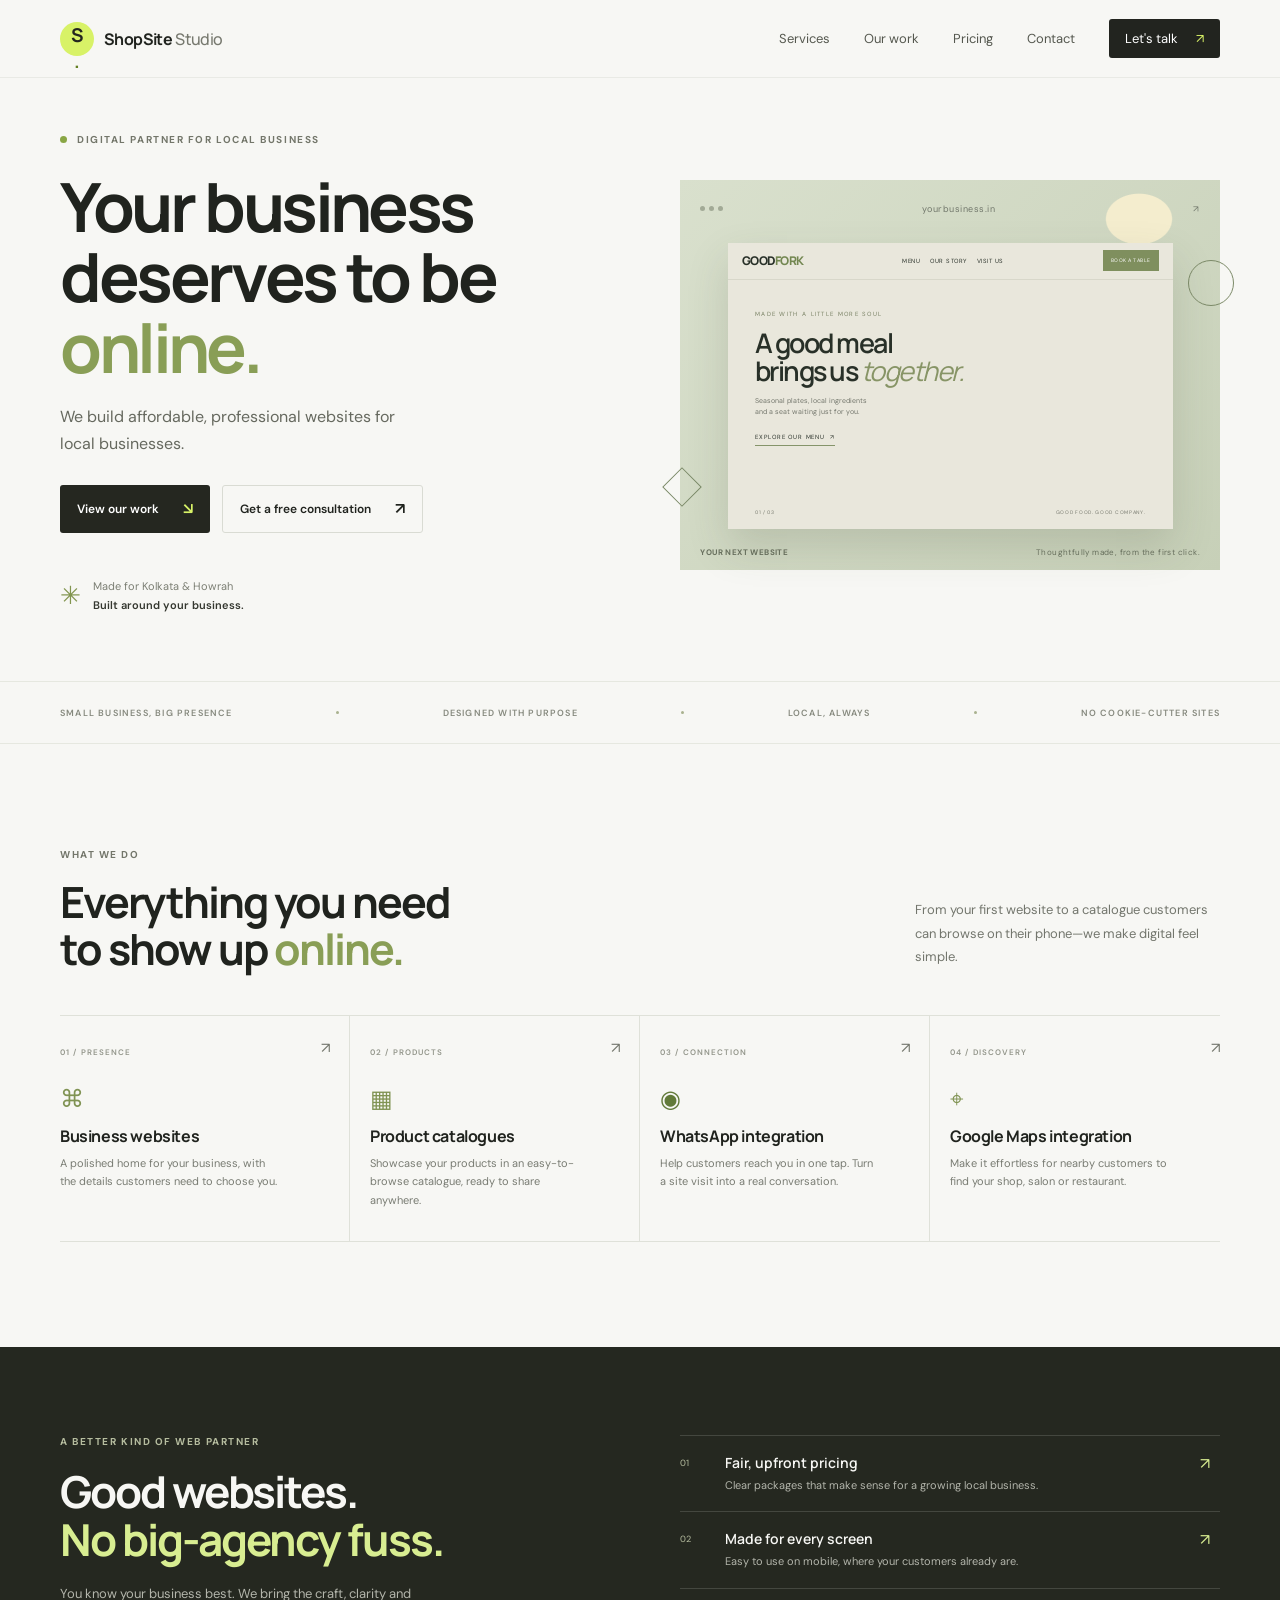
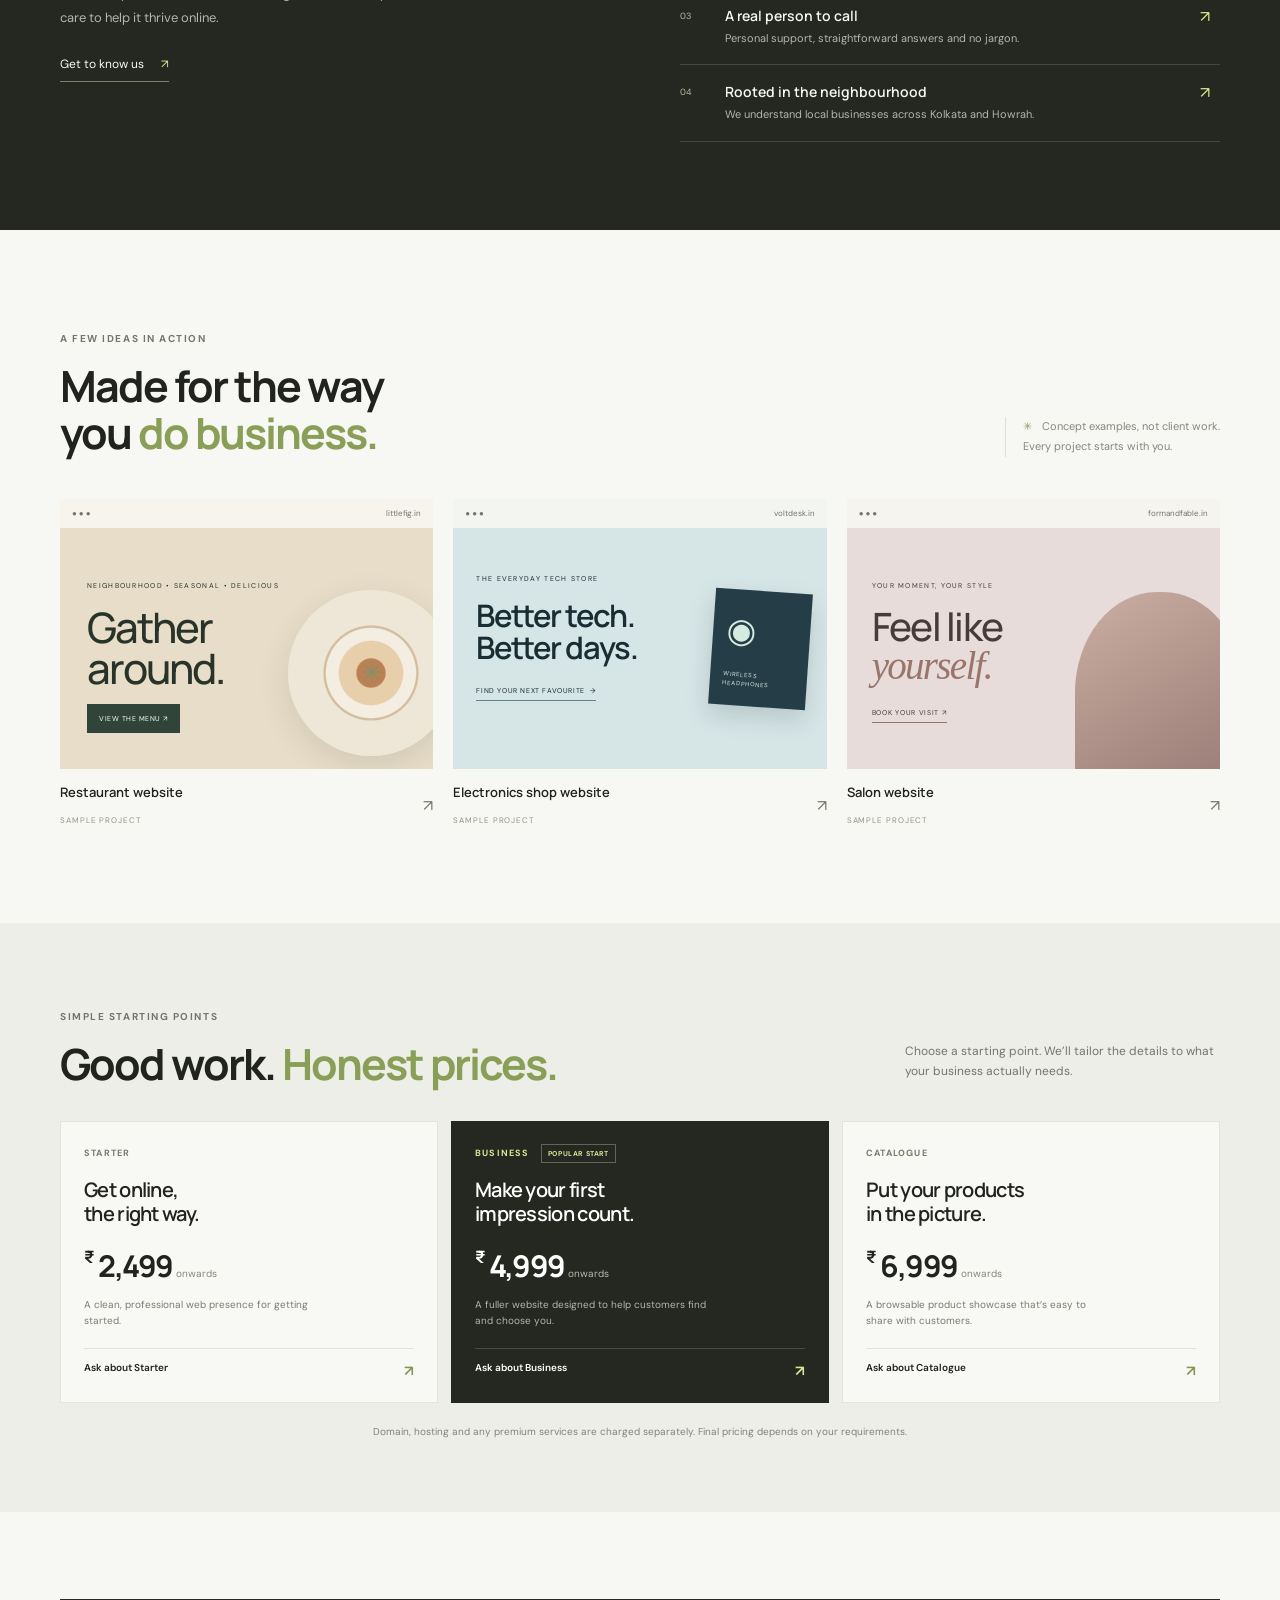
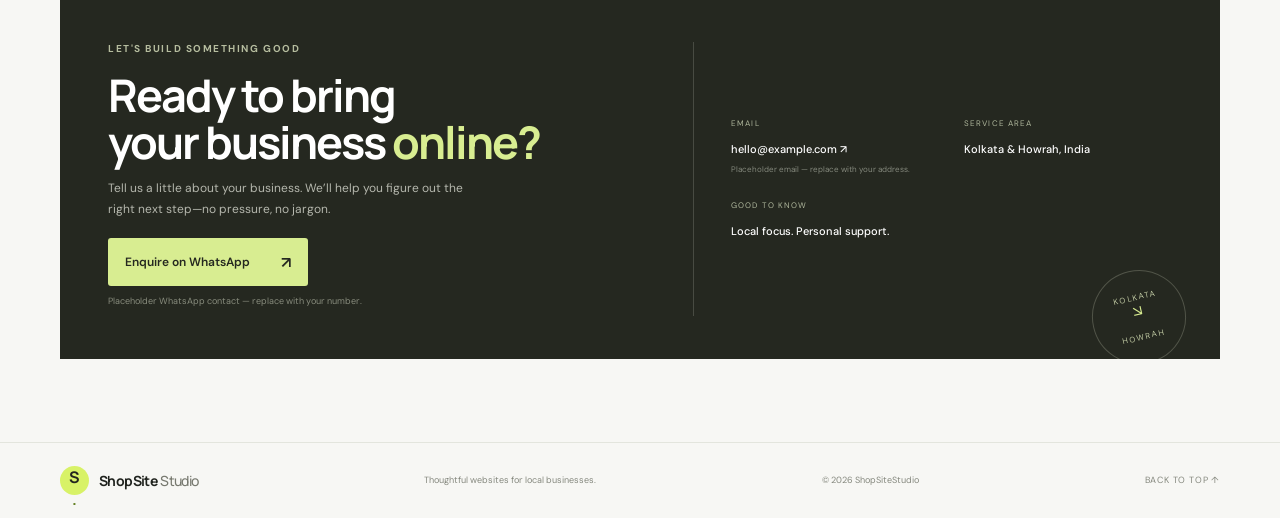
==== index.html @ 18f190c2 "Build ShopSiteStudio agency website Co-authored-by: arena-agent <297053741+arena-agent@users.noreply" ====
<!doctype html>
<html lang="en">
<head>
<meta charset="utf-8"><meta name="viewport" content="width=device-width, initial-scale=1">
<meta name="theme-color" content="#f7f7f4"><meta name="description" content="ShopSiteStudio builds affordable, professional websites for local businesses in Kolkata and Howrah.">
<title>ShopSiteStudio — Websites for local businesses</title>
<link rel="preconnect" href="https://fonts.googleapis.com"><link rel="preconnect" href="https://fonts.gstatic.com" crossorigin><link href="https://fonts.googleapis.com/css2?family=DM+Sans:wght@400;500;600;700&family=Manrope:wght@400;500;600;700;800&display=swap" rel="stylesheet"><link rel="stylesheet" href="styles.css">
</head>
<body>
<header class="header"><nav class="nav wrap" aria-label="Main navigation"><a class="brand" href="#home" aria-label="ShopSiteStudio home"><span class="brand-mark">S<span>.</span></span><span>ShopSite<span class="brand-light">Studio</span></span></a><button class="menu-toggle" aria-label="Open navigation" aria-expanded="false"><span></span><span></span></button><div class="nav-links"><a href="#services">Services</a><a href="#work">Our work</a><a href="#pricing">Pricing</a><a href="#contact">Contact</a><a class="nav-cta" href="#contact">Let's talk <span>↗</span></a></div></nav></header>
<main>
<section class="hero wrap" id="home"><div class="hero-copy"><div class="eyebrow"><i></i> DIGITAL PARTNER FOR LOCAL BUSINESS</div><h1>Your business<br>deserves to be <span>online.</span></h1><p class="hero-lead">We build affordable, professional websites for local businesses.</p><div class="hero-actions"><a class="button button-dark" href="#work">View our work <span>↘</span></a><a class="button button-line" href="#contact">Get a free consultation <span>↗</span></a></div><div class="hero-note"><span class="note-icon">✳</span><span>Made for Kolkata &amp; Howrah<br><strong>Built around your business.</strong></span></div></div>
<div class="hero-art" aria-label="A preview of a stylish local business website"><div class="art-top"><span class="window-dots"><b></b><b></b><b></b></span><span>yourbusiness.in</span><span>↗</span></div><div class="mock-site"><div class="mock-nav"><strong>GOOD<span>FORK</span></strong><div>MENU&nbsp;&nbsp;&nbsp; OUR STORY&nbsp;&nbsp;&nbsp; VISIT US</div><span class="mock-reserve">BOOK A TABLE</span></div><div class="mock-body"><div class="mock-kicker">MADE WITH A LITTLE MORE SOUL</div><div class="mock-title">A good meal<br>brings us <em>together.</em></div><div class="mock-desc">Seasonal plates, local ingredients<br>and a seat waiting just for you.</div><div class="mock-link">EXPLORE OUR MENU&nbsp; ↗</div></div><div class="mock-bottom"><span>01 / 03</span><span>GOOD FOOD. GOOD COMPANY.</span></div></div><div class="art-caption"><span>YOUR NEXT WEBSITE</span><span>Thoughtfully made, from the first click.</span></div><div class="shape shape-one"></div><div class="shape shape-two"></div></div></section>
<div class="trust-strip"><div class="wrap strip-inner"><span>SMALL BUSINESS, BIG PRESENCE</span><i></i><span>DESIGNED WITH PURPOSE</span><i></i><span>LOCAL, ALWAYS</span><i></i><span>NO COOKIE-CUTTER SITES</span></div></div>
<section class="section wrap" id="services"><div class="section-head"><div><div class="eyebrow">WHAT WE DO</div><h2>Everything you need<br>to show up <span>online.</span></h2></div><p>From your first website to a catalogue customers can browse on their phone—we make digital feel simple.</p></div><div class="services-grid"><article class="service-card"><span class="service-number">01 / PRESENCE</span><div class="service-icon">⌘</div><h3>Business websites</h3><p>A polished home for your business, with the details customers need to choose you.</p><a href="#contact" aria-label="Ask about business websites">↗</a></article><article class="service-card"><span class="service-number">02 / PRODUCTS</span><div class="service-icon">▦</div><h3>Product catalogues</h3><p>Showcase your products in an easy-to-browse catalogue, ready to share anywhere.</p><a href="#contact" aria-label="Ask about product catalogues">↗</a></article><article class="service-card"><span class="service-number">03 / CONNECTION</span><div class="service-icon whatsapp-icon">◉</div><h3>WhatsApp integration</h3><p>Help customers reach you in one tap. Turn a site visit into a real conversation.</p><a href="#contact" aria-label="Ask about WhatsApp integration">↗</a></article><article class="service-card"><span class="service-number">04 / DISCOVERY</span><div class="service-icon">⌖</div><h3>Google Maps integration</h3><p>Make it effortless for nearby customers to find your shop, salon or restaurant.</p><a href="#contact" aria-label="Ask about Maps integration">↗</a></article></div></section>
<section class="why"><div class="wrap why-layout"><div><div class="eyebrow">A BETTER KIND OF WEB PARTNER</div><h2>Good websites.<br><span>No big-agency fuss.</span></h2><p class="why-intro">You know your business best. We bring the craft, clarity and care to help it thrive online.</p><a class="text-link" href="#contact">Get to know us <span>↗</span></a></div><div class="why-list"><article><span>01</span><div><h3>Fair, upfront pricing</h3><p>Clear packages that make sense for a growing local business.</p></div><b>↗</b></article><article><span>02</span><div><h3>Made for every screen</h3><p>Easy to use on mobile, where your customers already are.</p></div><b>↗</b></article><article><span>03</span><div><h3>A real person to call</h3><p>Personal support, straightforward answers and no jargon.</p></div><b>↗</b></article><article><span>04</span><div><h3>Rooted in the neighbourhood</h3><p>We understand local businesses across Kolkata and Howrah.</p></div><b>↗</b></article></div></div></section>
<section class="section wrap portfolio" id="work"><div class="section-head"><div><div class="eyebrow">A FEW IDEAS IN ACTION</div><h2>Made for the way<br>you <span>do business.</span></h2></div><div class="sample-note"><span>✳</span> Concept examples, not client work.<br>Every project starts with you.</div></div><div class="projects"><article class="project"><div class="project-visual restaurant"><div class="project-browser"><span>● ● ●</span><span>littlefig.in</span></div><div class="restaurant-inner"><small>NEIGHBOURHOOD • SEASONAL • DELICIOUS</small><h3>Gather<br>around.</h3><span class="project-pill">VIEW THE MENU ↗</span></div><div class="plate">✳</div></div><div class="project-meta"><div><h3>Restaurant website</h3><span class="sample-label">SAMPLE PROJECT</span></div><span class="project-arrow">↗</span></div></article><article class="project"><div class="project-visual electronics"><div class="project-browser"><span>● ● ●</span><span>voltdesk.in</span></div><div class="electronics-inner"><small>THE EVERYDAY TECH STORE</small><h3>Better tech.<br>Better days.</h3><div class="tech-card">◉<span>WIRELESS<br>HEADPHONES</span></div><span class="tech-link">FIND YOUR NEXT FAVOURITE&nbsp; →</span></div></div><div class="project-meta"><div><h3>Electronics shop website</h3><span class="sample-label">SAMPLE PROJECT</span></div><span class="project-arrow">↗</span></div></article><article class="project"><div class="project-visual salon"><div class="project-browser"><span>● ● ●</span><span>formandfable.in</span></div><div class="salon-inner"><small>YOUR MOMENT, YOUR STYLE</small><h3>Feel like<br><em>yourself.</em></h3><span class="salon-cta">BOOK YOUR VISIT ↗</span></div><div class="salon-orb"></div></div><div class="project-meta"><div><h3>Salon website</h3><span class="sample-label">SAMPLE PROJECT</span></div><span class="project-arrow">↗</span></div></article></div></section>
<section class="pricing" id="pricing"><div class="wrap"><div class="pricing-head"><div><div class="eyebrow">SIMPLE STARTING POINTS</div><h2>Good work. <span>Honest prices.</span></h2></div><p>Choose a starting point. We’ll tailor the details to what your business actually needs.</p></div><div class="pricing-grid"><article class="price-card"><div class="plan-name">STARTER</div><h3>Get online,<br>the right way.</h3><div class="price"><sup>₹</sup>2,499<span> onwards</span></div><p>A clean, professional web presence for getting started.</p><a class="price-link" href="#contact">Ask about Starter <span>↗</span></a></article><article class="price-card featured"><div class="plan-name">BUSINESS <span>POPULAR START</span></div><h3>Make your first<br>impression count.</h3><div class="price"><sup>₹</sup>4,999<span> onwards</span></div><p>A fuller website designed to help customers find and choose you.</p><a class="price-link" href="#contact">Ask about Business <span>↗</span></a></article><article class="price-card"><div class="plan-name">CATALOGUE</div><h3>Put your products<br>in the picture.</h3><div class="price"><sup>₹</sup>6,999<span> onwards</span></div><p>A browsable product showcase that’s easy to share with customers.</p><a class="price-link" href="#contact">Ask about Catalogue <span>↗</span></a></article></div><p class="price-disclaimer">Domain, hosting and any premium services are charged separately. Final pricing depends on your requirements.</p></div></section>
<section class="contact wrap" id="contact"><div class="contact-card"><div class="contact-left"><div class="eyebrow">LET'S BUILD SOMETHING GOOD</div><h2>Ready to bring<br>your business <span>online?</span></h2><p>Tell us a little about your business. We’ll help you figure out the right next step—no pressure, no jargon.</p><a class="button button-light" href="https://wa.me/910000000000?text=Hi%20ShopSiteStudio%2C%20I%27m%20interested%20in%20a%20website." target="_blank" rel="noopener noreferrer">Enquire on WhatsApp <span>↗</span></a><small>Placeholder WhatsApp contact — replace with your number.</small></div><div class="contact-details"><div class="detail"><span>EMAIL</span><a href="mailto:hello@example.com">hello@example.com ↗</a><small>Placeholder email — replace with your address.</small></div><div class="detail"><span>SERVICE AREA</span><strong>Kolkata &amp; Howrah, India</strong></div><div class="detail"><span>GOOD TO KNOW</span><strong>Local focus. Personal support.</strong></div><div class="contact-stamp">KOLKATA<br><span>↘</span><br>HOWRAH</div></div></div></section>
</main><footer class="footer"><div class="wrap footer-inner"><a class="brand" href="#home"><span class="brand-mark">S<span>.</span></span><span>ShopSite<span class="brand-light">Studio</span></span></a><span>Thoughtful websites for local businesses.</span><span>© <span id="year"></span> ShopSiteStudio</span><a href="#home" class="back-top">BACK TO TOP ↑</a></div></footer><script src="script.js"></script>
</body></html>
---- styles.css ----
*{box-sizing:border-box}html{scroll-behavior:smooth;scroll-padding-top:82px}body{margin:0;background:#f7f7f4;color:#20231e;font-family:'DM Sans',sans-serif;-webkit-font-smoothing:antialiased}a{color:inherit;text-decoration:none}.wrap{width:min(1160px,calc(100% - 56px));margin:0 auto}.header{height:78px;border-bottom:1px solid #e9eae5;background:#f7f7f4;position:sticky;top:0;z-index:10}.nav{height:100%;display:flex;align-items:center;justify-content:space-between}.brand{display:flex;align-items:center;gap:10px;font:700 16px Manrope,sans-serif;letter-spacing:-.6px}.brand-mark{display:grid;place-items:center;background:#d8f267;width:34px;height:34px;border-radius:50%;font-size:19px;color:#23251f}.brand-mark span{color:#648023}.brand-light{font-weight:500;color:#77796f;margin-left:3px}.nav-links{display:flex;align-items:center;gap:34px;font-size:13px;color:#55584f}.nav-links a:hover{color:#111}.nav-links .nav-cta{padding:11px 16px;background:#22241f;border-radius:3px;color:white}.nav-cta span{padding-left:15px;color:#d8f267}.menu-toggle{display:none}.hero{min-height:603px;display:grid;grid-template-columns:1.04fr .96fr;align-items:center;gap:36px;padding-top:40px;padding-bottom:50px}.eyebrow{font-size:10px;letter-spacing:1.55px;font-weight:700;color:#73766a}.hero .eyebrow{display:flex;align-items:center;gap:10px}.hero .eyebrow i{width:7px;height:7px;border-radius:50%;background:#89a644}.hero h1,.section h2,.why h2,.pricing h2,.contact h2{font:700 clamp(43px,5.3vw,68px)/1.04 Manrope,sans-serif;letter-spacing:-3.4px;margin:25px 0 20px}.hero h1 span,.section h2 span,.why h2 span,.pricing h2 span,.contact h2 span{color:#899e56}.hero-lead{font-size:16px;line-height:1.7;color:#66695f;max-width:370px;margin:0}.hero-actions{display:flex;gap:12px;margin-top:28px;flex-wrap:wrap}.button{height:48px;padding:0 17px;display:inline-flex;align-items:center;justify-content:space-between;gap:24px;font-size:12px;font-weight:600;border-radius:3px;transition:transform .2s,background .2s}.button:hover{transform:translateY(-2px)}.button-dark{background:#252720;color:#fff}.button-dark span{color:#d8f267;font-size:16px}.button-line{border:1px solid #d9dbd3}.button-line span{font-size:16px}.hero-note{display:flex;align-items:center;gap:12px;margin-top:42px;font-size:11px;line-height:1.65;color:#7c7f74}.hero-note strong{color:#34372f;font-weight:600}.note-icon{font-size:25px;color:#82954f}.hero-art{height:390px;position:relative;background:#dce1ce;padding:18px 20px 13px;display:flex;flex-direction:column;justify-content:space-between;isolation:isolate}.hero-art:before{content:'';position:absolute;inset:0;background:radial-gradient(ellipse at 85% 10%,#f4edce 0 5%,transparent 5.2%),linear-gradient(135deg,#d9e0cd,#c7d0b8);z-index:-1}.art-top{height:22px;display:flex;justify-content:space-between;align-items:center;font-size:9px;color:#71776b;letter-spacing:.5px}.window-dots{display:flex;gap:4px}.window-dots b{width:5px;height:5px;border-radius:50%;background:#a2aa96}.mock-site{position:relative;margin:5px auto 0;background:#e9e7dc;width:89%;height:286px;box-shadow:0 18px 38px #47503c2b;overflow:hidden;color:#283028}.mock-nav{height:37px;padding:0 14px;border-bottom:1px solid #d8d7ca;display:flex;align-items:center;justify-content:space-between;font-size:6px;letter-spacing:.5px}.mock-nav strong{font:800 12px Manrope;letter-spacing:-.7px}.mock-nav strong span{color:#738751}.mock-reserve{background:#7f8f5e;color:white;padding:7px 8px;font-size:5px}.mock-body{padding:30px 27px}.mock-kicker{font-size:6px;letter-spacing:1.3px;color:#788063}.mock-title{font:600 27px/1.05 Manrope;letter-spacing:-1.5px;margin-top:11px}.mock-title em{font-weight:400;color:#879466}.mock-desc{font-size:7px;line-height:1.6;color:#73766c;margin-top:10px}.mock-link{font-size:6px;letter-spacing:.8px;margin-top:15px;border-bottom:1px solid #85946a;width:max-content;padding-bottom:4px}.mock-bottom{position:absolute;bottom:13px;left:27px;right:27px;display:flex;justify-content:space-between;font-size:5px;letter-spacing:.7px;color:#77796e}.art-caption{display:flex;justify-content:space-between;font-size:8px;letter-spacing:.4px;color:#68705e}.art-caption span:first-child{font-weight:700}.shape{position:absolute;z-index:-1;border:1px solid #7c8a68}.shape-one{width:46px;height:46px;border-radius:50%;right:-14px;top:80px}.shape-two{width:28px;height:28px;left:-12px;bottom:69px;transform:rotate(45deg)}.trust-strip{border-top:1px solid #e6e8e0;border-bottom:1px solid #e6e8e0}.strip-inner{height:61px;display:flex;align-items:center;justify-content:space-between;color:#86897e;font-size:9px;letter-spacing:1.2px;font-weight:600}.strip-inner i{height:3px;width:3px;border-radius:50%;background:#a9b18e}.section{padding-top:104px;padding-bottom:105px}.section-head{display:flex;align-items:flex-end;justify-content:space-between;margin-bottom:42px}.section h2,.why h2,.pricing h2{font-size:43px;letter-spacing:-2px;line-height:1.1;margin:17px 0 0}.section-head>p{max-width:305px;color:#73766d;font-size:13px;line-height:1.8;margin:0 0 4px}.services-grid{display:grid;grid-template-columns:repeat(4,1fr);border-top:1px solid #dfe1d9;border-bottom:1px solid #dfe1d9}.service-card{min-height:225px;padding:23px 20px 20px 0;position:relative;border-right:1px solid #dfe1d9}.service-card:not(:first-child){padding-left:20px}.service-card:last-child{border:0}.service-number{font-size:8px;letter-spacing:1.1px;color:#93968b;font-weight:600}.service-icon{font-size:24px;color:#809353;margin-top:23px;height:30px}.whatsapp-icon{color:#627a39}.service-card h3{font:700 16px Manrope;letter-spacing:-.4px;margin:12px 0 7px}.service-card p{font-size:11px;line-height:1.7;color:#797c73;max-width:220px;margin:0}.service-card>a{position:absolute;right:19px;top:22px;font-size:15px;color:#73766c}.service-card:last-child>a{right:0}.why{background:#252820;color:#f7f7f4;padding:88px 0}.why-layout{display:grid;grid-template-columns:1fr 1fr;gap:80px}.why .eyebrow{color:#b6bd9f}.why h2{font-size:44px;margin-top:19px}.why h2 span{color:#d8ed91}.why-intro{max-width:355px;color:#b3b5ab;font-size:13px;line-height:1.8;margin:19px 0 23px}.text-link{font-size:12px;border-bottom:1px solid #7a806c;padding-bottom:9px}.text-link span{color:#d8ed91;margin-left:14px}.why-list article{display:grid;grid-template-columns:32px 1fr 20px;gap:13px;padding:17px 0;border-bottom:1px solid #44473f}.why-list article:first-child{border-top:1px solid #44473f}.why-list article>span{font-size:9px;color:#b6bd9f;padding-top:4px}.why-list h3{font:600 14px Manrope;margin:0 0 5px}.why-list p{font-size:11px;color:#b3b5ab;margin:0;line-height:1.6}.why-list article>b{font-weight:400;color:#d8ed91}.portfolio{padding-top:102px;padding-bottom:95px}.sample-note{font-size:11px;line-height:1.8;color:#85887e;border-left:1px solid #dcdfd6;padding-left:17px}.sample-note span{color:#8a9a5e;margin-right:7px}.projects{display:grid;grid-template-columns:repeat(3,1fr);gap:20px}.project-visual{height:270px;position:relative;overflow:hidden}.project-browser{height:29px;background:#f9f8f3dd;display:flex;align-items:center;justify-content:space-between;padding:0 12px;font-size:8px;color:#73766e;position:relative;z-index:2}.restaurant{background:#e7ddc8;color:#283429}.restaurant-inner{position:absolute;left:27px;top:73px}.restaurant-inner small,.electronics-inner small,.salon-inner small{font-size:7px;letter-spacing:1.3px}.restaurant-inner h3{font:500 42px/.99 Manrope;letter-spacing:-2px;margin:14px 0}.project-pill{display:inline-block;background:#314439;color:#fff;padding:10px 12px;font-size:7px;letter-spacing:.5px}.plate{position:absolute;right:-21px;bottom:13px;width:166px;height:166px;border-radius:50%;background:radial-gradient(circle,#bd8054 0 12%,#e7cfac 13% 27%,#f4eee2 28% 38%,#d2bd9d 39% 40%,#eee7d7 41%);display:grid;place-items:center;color:#869167;font-size:30px;box-shadow:0 10px 30px #58564325}.electronics{background:#d6e5e6;color:#192d35}.electronics-inner{padding:37px 23px}.electronics-inner h3{font:600 31px/1.05 Manrope;letter-spacing:-1.3px;margin:13px 0}.tech-card{position:absolute;right:18px;top:92px;background:#253d47;color:#d6ebdf;width:97px;height:116px;padding:18px 13px;font-size:34px;display:flex;flex-direction:column;justify-content:space-between;transform:rotate(4deg);box-shadow:0 10px 24px #18323a29}.tech-card span{font-size:6px;line-height:1.4;letter-spacing:.8px}.tech-link{font-size:7px;letter-spacing:.6px;border-bottom:1px solid #65838a;padding-bottom:5px}.salon{background:#e7dcd9;color:#473b38}.salon-inner{position:absolute;top:73px;left:25px;z-index:1}.salon-inner h3{font:500 39px/.98 Manrope;letter-spacing:-1.7px;margin:14px 0}.salon-inner em{font-family:Georgia,serif;font-weight:400;color:#9a756c}.salon-cta{font-size:7px;letter-spacing:.7px;border-bottom:1px solid #9a756c;padding-bottom:5px}.salon-orb{position:absolute;right:-25px;bottom:-33px;width:170px;height:210px;border-radius:48% 48% 0 0;background:linear-gradient(150deg,#c3a394,#805f59);opacity:.8}.project-meta{display:flex;justify-content:space-between;align-items:center;padding-top:14px}.project-meta h3{font:600 13px Manrope;margin:0 0 6px}.sample-label{font-size:8px;letter-spacing:.9px;color:#929588}.project-arrow{font-size:16px;color:#74776b}.pricing{background:#edeee8;padding:87px 0 74px}.pricing-head{display:flex;align-items:flex-end;justify-content:space-between;margin-bottom:34px}.pricing h2{margin-top:17px}.pricing-head>p{font-size:12px;line-height:1.7;color:#73766d;max-width:315px;margin:0 0 5px}.pricing-grid{display:grid;grid-template-columns:repeat(3,1fr);gap:13px}.price-card{background:#f8f8f5;padding:25px 23px 21px;min-height:250px;display:flex;flex-direction:column;border:1px solid #e3e5dd}.price-card.featured{background:#252820;color:#fff;border-color:#252820}.plan-name{font-size:9px;letter-spacing:1.2px;font-weight:700;color:#777b6d}.featured .plan-name{color:#d6e998}.plan-name span{font-size:7px;letter-spacing:.6px;margin-left:8px;padding:4px 6px;border:1px solid #606653;color:#d6e998}.price-card h3{font:600 20px/1.2 Manrope;letter-spacing:-.7px;margin:19px 0}.price{font:700 30px Manrope;letter-spacing:-1.5px}.price sup{font-size:17px;vertical-align:top;margin:3px 3px 0 0;letter-spacing:0}.price span{font:400 10px 'DM Sans';letter-spacing:0;color:#85887e}.featured .price span{color:#b7baaf}.price-card>p{font-size:10px;line-height:1.6;color:#797c73;margin:11px 0 19px;max-width:245px}.featured>p{color:#b3b5ab}.price-link{border-top:1px solid #e1e3db;padding-top:12px;font-size:10px;font-weight:600;margin-top:auto;display:flex;justify-content:space-between}.featured .price-link{border-color:#484b42}.price-link span{font-size:15px;color:#85964f}.featured .price-link span{color:#d6e998}.price-disclaimer{text-align:center;color:#81847a;font-size:10px;margin:22px 0 0}.contact{padding-top:87px;padding-bottom:83px}.contact-card{background:#252820;color:#fff;min-height:360px;display:grid;grid-template-columns:1.1fr .9fr;padding:43px 48px;position:relative;overflow:hidden}.contact-left{position:relative;z-index:1}.contact .eyebrow{color:#b6bd9f}.contact h2{font-size:45px;letter-spacing:-2px;margin:17px 0 13px}.contact h2 span{color:#d8ed91}.contact-left>p{font-size:12px;line-height:1.7;color:#b5b7ad;max-width:370px;margin:0 0 19px}.button-light{background:#d8ed91;color:#252820;min-width:200px}.button-light span{font-size:16px}.contact-left>small{display:block;color:#888c7d;font-size:9px;margin-top:9px}.contact-details{border-left:1px solid #484b42;padding-left:37px;display:grid;grid-template-columns:1fr 1fr;gap:25px;align-content:center;position:relative}.detail>span{display:block;color:#aeb69b;font-size:8px;letter-spacing:1.1px;margin-bottom:9px}.detail strong,.detail a{font-size:11px;font-weight:500}.detail small{display:block;color:#85897d;font-size:8px;margin-top:6px;line-height:1.4}.contact-stamp{position:absolute;right:-14px;bottom:-48px;border:1px solid #515448;border-radius:50%;width:94px;height:94px;display:flex;align-items:center;justify-content:center;flex-direction:column;color:#bcc59f;font-size:8px;line-height:1.3;letter-spacing:1.5px;text-align:center;transform:rotate(-13deg)}.contact-stamp span{color:#d8ed91;font-size:15px}.footer{border-top:1px solid #e3e5dd}.footer-inner{min-height:75px;display:flex;align-items:center;justify-content:space-between}.footer-inner>span,.back-top{font-size:9px;color:#85887e}.back-top{letter-spacing:.8px}.footer .brand{font-size:14px}.footer .brand-mark{width:29px;height:29px;font-size:16px}
@media(max-width:850px){.wrap{width:min(100% - 42px,700px)}.hero{gap:20px;min-height:560px}.hero h1{font-size:54px}.hero-art{height:340px;padding:15px}.mock-site{height:247px}.mock-body{padding:24px 20px}.mock-title{font-size:23px}.mock-bottom{left:20px;right:20px}.section{padding-top:78px;padding-bottom:78px}.services-grid{grid-template-columns:repeat(2,1fr)}.service-card:nth-child(2){border-right:0}.service-card:nth-child(3){border-top:1px solid #dfe1d9;padding-left:0}.service-card:nth-child(4){border-top:1px solid #dfe1d9}.why-layout{gap:35px}.projects{gap:12px}.project-visual{height:225px}.restaurant-inner{left:17px}.restaurant-inner h3{font-size:34px}.plate{width:130px;height:130px}.electronics-inner{padding:30px 14px}.electronics-inner h3{font-size:26px}.tech-card{right:10px;width:80px;height:100px}.salon-inner{left:17px}.salon-inner h3{font-size:34px}.contact-card{padding:35px 29px;grid-template-columns:1fr .9fr}.contact-details{padding-left:23px}}
@media(max-width:620px){html{scroll-padding-top:65px}.wrap{width:calc(100% - 38px)}.header{height:65px}.brand{font-size:15px}.menu-toggle{display:flex;border:0;background:transparent;width:36px;height:36px;flex-direction:column;justify-content:center;gap:5px;padding:7px}.menu-toggle span{width:19px;height:1px;background:#262821}.nav-links{display:none;position:absolute;top:64px;left:0;right:0;padding:20px 19px 24px;background:#f7f7f4;border-bottom:1px solid #e3e5dd;flex-direction:column;align-items:stretch;gap:0}.nav-links.open{display:flex}.nav-links>a:not(.nav-cta){padding:13px 0;border-bottom:1px solid #e6e8e0}.nav-links .nav-cta{margin-top:14px;text-align:center}.hero{grid-template-columns:1fr;padding-top:55px;padding-bottom:48px;gap:35px}.hero h1{font-size:clamp(46px,12vw,61px);letter-spacing:-2.8px;margin-top:20px}.hero-lead{font-size:15px}.hero-actions{gap:9px}.button{padding:0 13px;gap:13px;font-size:11px}.hero-note{margin-top:25px}.hero-art{height:315px;margin:0 5px}.mock-site{height:225px;width:91%}.mock-body{padding:22px 17px}.mock-title{font-size:22px}.trust-strip{overflow:hidden}.strip-inner{width:max-content;gap:23px;height:52px;padding:0 19px}.strip-inner span{font-size:8px}.section{padding-top:69px;padding-bottom:70px}.section-head{display:block;margin-bottom:28px}.section h2,.why h2,.pricing h2{font-size:37px;letter-spacing:-1.7px}.section-head>p{margin-top:17px;font-size:12px}.services-grid{grid-template-columns:1fr 1fr}.service-card{padding:18px 12px 20px 0;min-height:215px}.service-card:not(:first-child){padding-left:12px}.service-card:nth-child(3){padding-left:0}.service-card h3{font-size:14px}.service-card p{font-size:10px}.service-card>a{right:11px;top:17px}.service-card:last-child>a{right:0}.service-number{font-size:7px}.why{padding:68px 0}.why-layout{grid-template-columns:1fr;gap:34px}.why h2{font-size:39px}.why-intro{font-size:12px;margin:16px 0}.why-list h3{font-size:13px}.portfolio{padding-top:70px;padding-bottom:70px}.sample-note{margin-top:18px;font-size:10px}.projects{grid-template-columns:1fr;gap:23px}.project-visual{height:260px}.restaurant-inner{left:25px}.restaurant-inner h3{font-size:42px}.plate{width:155px;height:155px;right:-12px}.electronics-inner{padding:38px 23px}.electronics-inner h3{font-size:31px}.tech-card{right:22px;width:92px;height:112px}.salon-inner{left:25px}.salon-inner h3{font-size:40px}.pricing{padding:67px 0 59px}.pricing-head{display:block;margin-bottom:25px}.pricing-head>p{margin-top:15px}.pricing-grid{grid-template-columns:1fr;gap:10px}.price-card{min-height:225px;padding:23px}.price-card h3{margin:14px 0}.price-disclaimer{font-size:9px;line-height:1.6}.contact{padding-top:60px;padding-bottom:59px}.contact-card{grid-template-columns:1fr;padding:31px 23px;gap:31px}.contact h2{font-size:39px}.contact-left>p{font-size:11px}.contact-details{border-left:0;border-top:1px solid #484b42;padding:24px 0 4px;gap:22px}.contact-stamp{right:-12px;bottom:-38px;width:72px;height:72px;font-size:7px}.footer-inner{padding:17px 0;min-height:90px;display:grid;grid-template-columns:1fr auto;gap:11px}.footer-inner>span{grid-column:1}.footer-inner>span:nth-of-type(2){grid-column:2;grid-row:1}.back-top{grid-column:2;grid-row:2}.footer .brand{grid-column:1;grid-row:1}.footer-inner>span:first-of-type{grid-row:2}.footer-inner>span:nth-of-type(2){font-size:8px}}
@media(prefers-reduced-motion:reduce){html{scroll-behavior:auto}*,*:before,*:after{transition:none!important}}
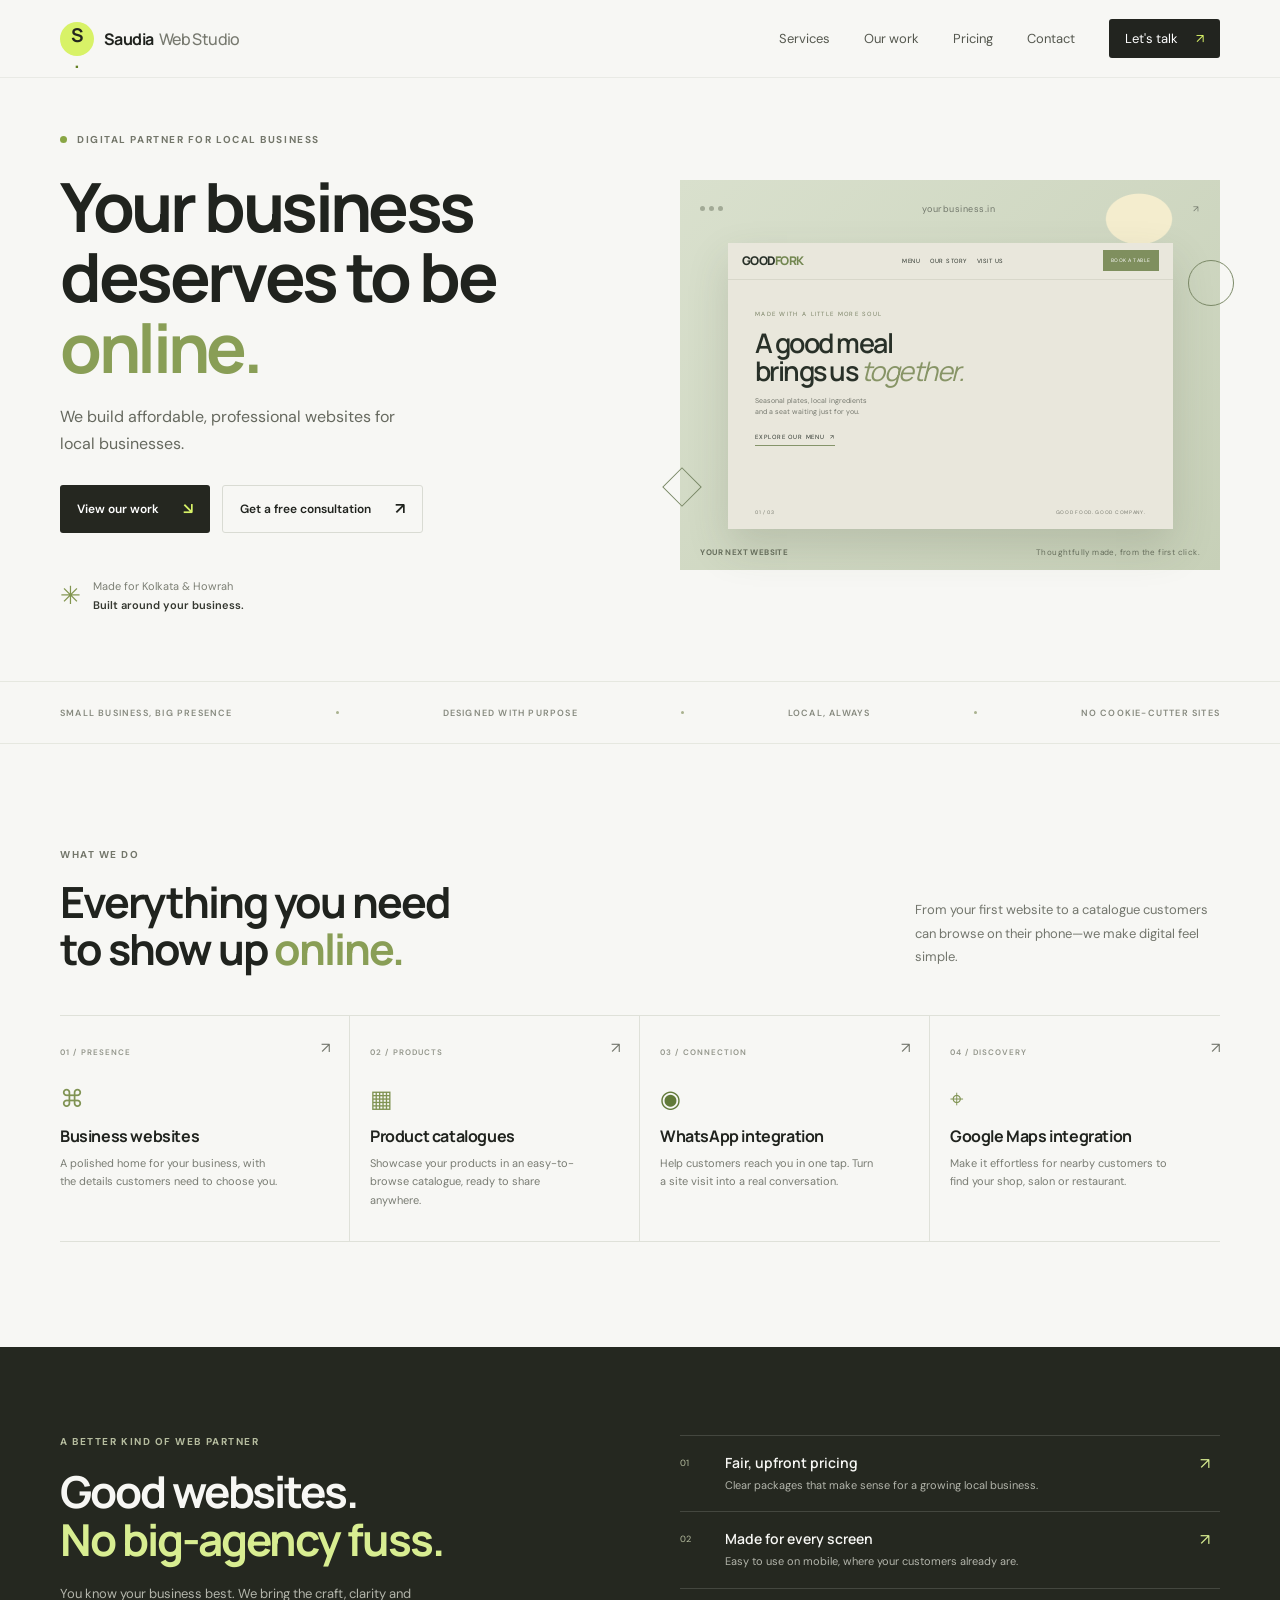
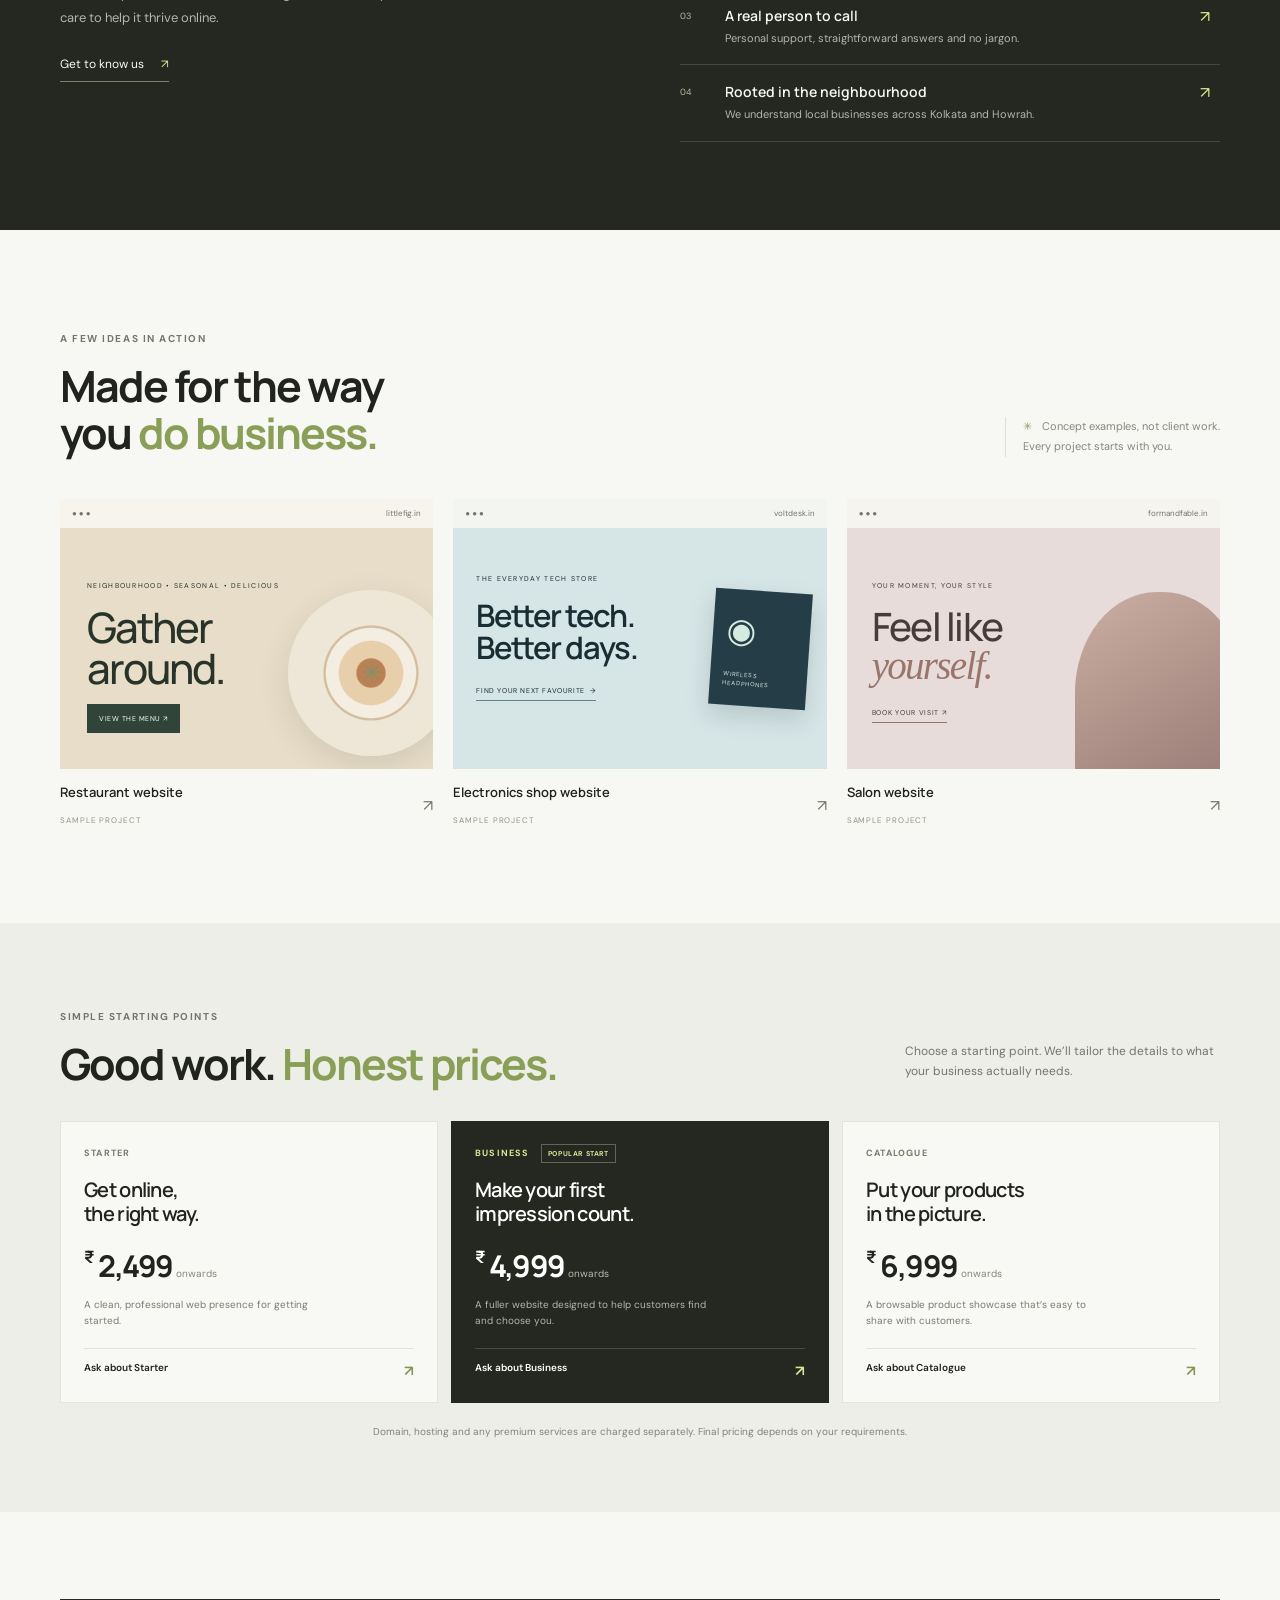
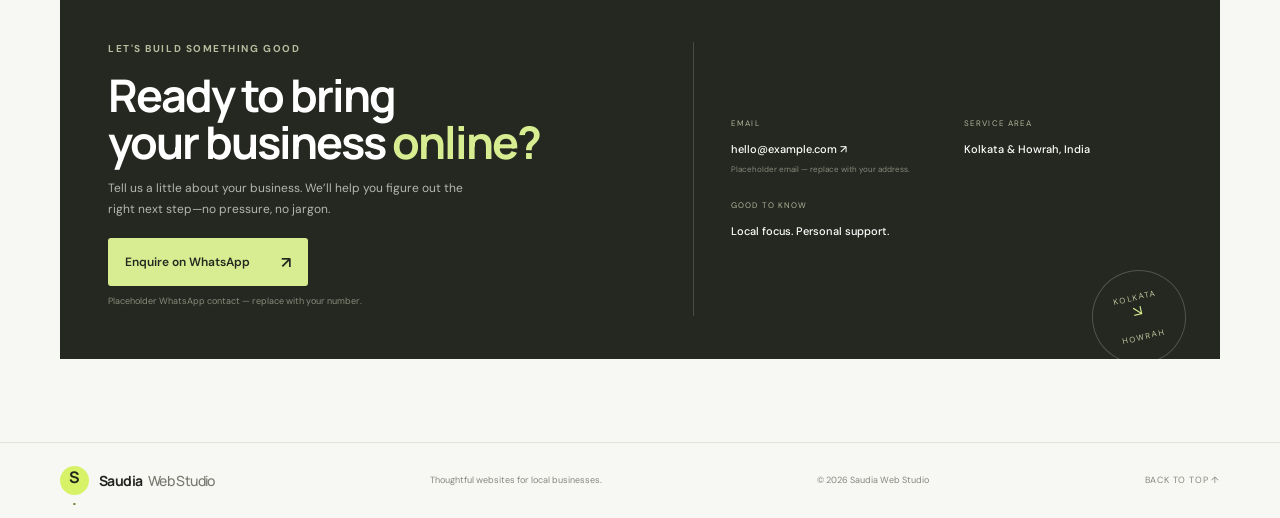
==== commit 66061304: "Rename website to Saudia Web Studio Co-authored-by: arena-agent <297053741+arena-agent@users.noreply" ====
--- a/index.html
+++ b/index.html
@@ -2,12 +2,12 @@
 <html lang="en">
 <head>
 <meta charset="utf-8"><meta name="viewport" content="width=device-width, initial-scale=1">
-<meta name="theme-color" content="#f7f7f4"><meta name="description" content="ShopSiteStudio builds affordable, professional websites for local businesses in Kolkata and Howrah.">
-<title>ShopSiteStudio — Websites for local businesses</title>
+<meta name="theme-color" content="#f7f7f4"><meta name="description" content="Saudia Web Studio builds affordable, professional websites for local businesses in Kolkata and Howrah.">
+<title>Saudia Web Studio — Websites for local businesses</title>
 <link rel="preconnect" href="https://fonts.googleapis.com"><link rel="preconnect" href="https://fonts.gstatic.com" crossorigin><link href="https://fonts.googleapis.com/css2?family=DM+Sans:wght@400;500;600;700&family=Manrope:wght@400;500;600;700;800&display=swap" rel="stylesheet"><link rel="stylesheet" href="styles.css">
 </head>
 <body>
-<header class="header"><nav class="nav wrap" aria-label="Main navigation"><a class="brand" href="#home" aria-label="ShopSiteStudio home"><span class="brand-mark">S<span>.</span></span><span>ShopSite<span class="brand-light">Studio</span></span></a><button class="menu-toggle" aria-label="Open navigation" aria-expanded="false"><span></span><span></span></button><div class="nav-links"><a href="#services">Services</a><a href="#work">Our work</a><a href="#pricing">Pricing</a><a href="#contact">Contact</a><a class="nav-cta" href="#contact">Let's talk <span>↗</span></a></div></nav></header>
+<header class="header"><nav class="nav wrap" aria-label="Main navigation"><a class="brand" href="#home" aria-label="Saudia Web Studio home"><span class="brand-mark">S<span>.</span></span><span>Saudia<span class="brand-light"> Web Studio</span></span></a><button class="menu-toggle" aria-label="Open navigation" aria-expanded="false"><span></span><span></span></button><div class="nav-links"><a href="#services">Services</a><a href="#work">Our work</a><a href="#pricing">Pricing</a><a href="#contact">Contact</a><a class="nav-cta" href="#contact">Let's talk <span>↗</span></a></div></nav></header>
 <main>
 <section class="hero wrap" id="home"><div class="hero-copy"><div class="eyebrow"><i></i> DIGITAL PARTNER FOR LOCAL BUSINESS</div><h1>Your business<br>deserves to be <span>online.</span></h1><p class="hero-lead">We build affordable, professional websites for local businesses.</p><div class="hero-actions"><a class="button button-dark" href="#work">View our work <span>↘</span></a><a class="button button-line" href="#contact">Get a free consultation <span>↗</span></a></div><div class="hero-note"><span class="note-icon">✳</span><span>Made for Kolkata &amp; Howrah<br><strong>Built around your business.</strong></span></div></div>
 <div class="hero-art" aria-label="A preview of a stylish local business website"><div class="art-top"><span class="window-dots"><b></b><b></b><b></b></span><span>yourbusiness.in</span><span>↗</span></div><div class="mock-site"><div class="mock-nav"><strong>GOOD<span>FORK</span></strong><div>MENU&nbsp;&nbsp;&nbsp; OUR STORY&nbsp;&nbsp;&nbsp; VISIT US</div><span class="mock-reserve">BOOK A TABLE</span></div><div class="mock-body"><div class="mock-kicker">MADE WITH A LITTLE MORE SOUL</div><div class="mock-title">A good meal<br>brings us <em>together.</em></div><div class="mock-desc">Seasonal plates, local ingredients<br>and a seat waiting just for you.</div><div class="mock-link">EXPLORE OUR MENU&nbsp; ↗</div></div><div class="mock-bottom"><span>01 / 03</span><span>GOOD FOOD. GOOD COMPANY.</span></div></div><div class="art-caption"><span>YOUR NEXT WEBSITE</span><span>Thoughtfully made, from the first click.</span></div><div class="shape shape-one"></div><div class="shape shape-two"></div></div></section>
@@ -16,6 +16,6 @@
 <section class="why"><div class="wrap why-layout"><div><div class="eyebrow">A BETTER KIND OF WEB PARTNER</div><h2>Good websites.<br><span>No big-agency fuss.</span></h2><p class="why-intro">You know your business best. We bring the craft, clarity and care to help it thrive online.</p><a class="text-link" href="#contact">Get to know us <span>↗</span></a></div><div class="why-list"><article><span>01</span><div><h3>Fair, upfront pricing</h3><p>Clear packages that make sense for a growing local business.</p></div><b>↗</b></article><article><span>02</span><div><h3>Made for every screen</h3><p>Easy to use on mobile, where your customers already are.</p></div><b>↗</b></article><article><span>03</span><div><h3>A real person to call</h3><p>Personal support, straightforward answers and no jargon.</p></div><b>↗</b></article><article><span>04</span><div><h3>Rooted in the neighbourhood</h3><p>We understand local businesses across Kolkata and Howrah.</p></div><b>↗</b></article></div></div></section>
 <section class="section wrap portfolio" id="work"><div class="section-head"><div><div class="eyebrow">A FEW IDEAS IN ACTION</div><h2>Made for the way<br>you <span>do business.</span></h2></div><div class="sample-note"><span>✳</span> Concept examples, not client work.<br>Every project starts with you.</div></div><div class="projects"><article class="project"><div class="project-visual restaurant"><div class="project-browser"><span>● ● ●</span><span>littlefig.in</span></div><div class="restaurant-inner"><small>NEIGHBOURHOOD • SEASONAL • DELICIOUS</small><h3>Gather<br>around.</h3><span class="project-pill">VIEW THE MENU ↗</span></div><div class="plate">✳</div></div><div class="project-meta"><div><h3>Restaurant website</h3><span class="sample-label">SAMPLE PROJECT</span></div><span class="project-arrow">↗</span></div></article><article class="project"><div class="project-visual electronics"><div class="project-browser"><span>● ● ●</span><span>voltdesk.in</span></div><div class="electronics-inner"><small>THE EVERYDAY TECH STORE</small><h3>Better tech.<br>Better days.</h3><div class="tech-card">◉<span>WIRELESS<br>HEADPHONES</span></div><span class="tech-link">FIND YOUR NEXT FAVOURITE&nbsp; →</span></div></div><div class="project-meta"><div><h3>Electronics shop website</h3><span class="sample-label">SAMPLE PROJECT</span></div><span class="project-arrow">↗</span></div></article><article class="project"><div class="project-visual salon"><div class="project-browser"><span>● ● ●</span><span>formandfable.in</span></div><div class="salon-inner"><small>YOUR MOMENT, YOUR STYLE</small><h3>Feel like<br><em>yourself.</em></h3><span class="salon-cta">BOOK YOUR VISIT ↗</span></div><div class="salon-orb"></div></div><div class="project-meta"><div><h3>Salon website</h3><span class="sample-label">SAMPLE PROJECT</span></div><span class="project-arrow">↗</span></div></article></div></section>
 <section class="pricing" id="pricing"><div class="wrap"><div class="pricing-head"><div><div class="eyebrow">SIMPLE STARTING POINTS</div><h2>Good work. <span>Honest prices.</span></h2></div><p>Choose a starting point. We’ll tailor the details to what your business actually needs.</p></div><div class="pricing-grid"><article class="price-card"><div class="plan-name">STARTER</div><h3>Get online,<br>the right way.</h3><div class="price"><sup>₹</sup>2,499<span> onwards</span></div><p>A clean, professional web presence for getting started.</p><a class="price-link" href="#contact">Ask about Starter <span>↗</span></a></article><article class="price-card featured"><div class="plan-name">BUSINESS <span>POPULAR START</span></div><h3>Make your first<br>impression count.</h3><div class="price"><sup>₹</sup>4,999<span> onwards</span></div><p>A fuller website designed to help customers find and choose you.</p><a class="price-link" href="#contact">Ask about Business <span>↗</span></a></article><article class="price-card"><div class="plan-name">CATALOGUE</div><h3>Put your products<br>in the picture.</h3><div class="price"><sup>₹</sup>6,999<span> onwards</span></div><p>A browsable product showcase that’s easy to share with customers.</p><a class="price-link" href="#contact">Ask about Catalogue <span>↗</span></a></article></div><p class="price-disclaimer">Domain, hosting and any premium services are charged separately. Final pricing depends on your requirements.</p></div></section>
-<section class="contact wrap" id="contact"><div class="contact-card"><div class="contact-left"><div class="eyebrow">LET'S BUILD SOMETHING GOOD</div><h2>Ready to bring<br>your business <span>online?</span></h2><p>Tell us a little about your business. We’ll help you figure out the right next step—no pressure, no jargon.</p><a class="button button-light" href="https://wa.me/910000000000?text=Hi%20ShopSiteStudio%2C%20I%27m%20interested%20in%20a%20website." target="_blank" rel="noopener noreferrer">Enquire on WhatsApp <span>↗</span></a><small>Placeholder WhatsApp contact — replace with your number.</small></div><div class="contact-details"><div class="detail"><span>EMAIL</span><a href="mailto:hello@example.com">hello@example.com ↗</a><small>Placeholder email — replace with your address.</small></div><div class="detail"><span>SERVICE AREA</span><strong>Kolkata &amp; Howrah, India</strong></div><div class="detail"><span>GOOD TO KNOW</span><strong>Local focus. Personal support.</strong></div><div class="contact-stamp">KOLKATA<br><span>↘</span><br>HOWRAH</div></div></div></section>
-</main><footer class="footer"><div class="wrap footer-inner"><a class="brand" href="#home"><span class="brand-mark">S<span>.</span></span><span>ShopSite<span class="brand-light">Studio</span></span></a><span>Thoughtful websites for local businesses.</span><span>© <span id="year"></span> ShopSiteStudio</span><a href="#home" class="back-top">BACK TO TOP ↑</a></div></footer><script src="script.js"></script>
+<section class="contact wrap" id="contact"><div class="contact-card"><div class="contact-left"><div class="eyebrow">LET'S BUILD SOMETHING GOOD</div><h2>Ready to bring<br>your business <span>online?</span></h2><p>Tell us a little about your business. We’ll help you figure out the right next step—no pressure, no jargon.</p><a class="button button-light" href="https://wa.me/910000000000?text=Hi%20Saudia%20Web%20Studio%2C%20I%27m%20interested%20in%20a%20website." target="_blank" rel="noopener noreferrer">Enquire on WhatsApp <span>↗</span></a><small>Placeholder WhatsApp contact — replace with your number.</small></div><div class="contact-details"><div class="detail"><span>EMAIL</span><a href="mailto:hello@example.com">hello@example.com ↗</a><small>Placeholder email — replace with your address.</small></div><div class="detail"><span>SERVICE AREA</span><strong>Kolkata &amp; Howrah, India</strong></div><div class="detail"><span>GOOD TO KNOW</span><strong>Local focus. Personal support.</strong></div><div class="contact-stamp">KOLKATA<br><span>↘</span><br>HOWRAH</div></div></div></section>
+</main><footer class="footer"><div class="wrap footer-inner"><a class="brand" href="#home"><span class="brand-mark">S<span>.</span></span><span>Saudia<span class="brand-light"> Web Studio</span></span></a><span>Thoughtful websites for local businesses.</span><span>© <span id="year"></span> Saudia Web Studio</span><a href="#home" class="back-top">BACK TO TOP ↑</a></div></footer><script src="script.js"></script>
 </body></html>
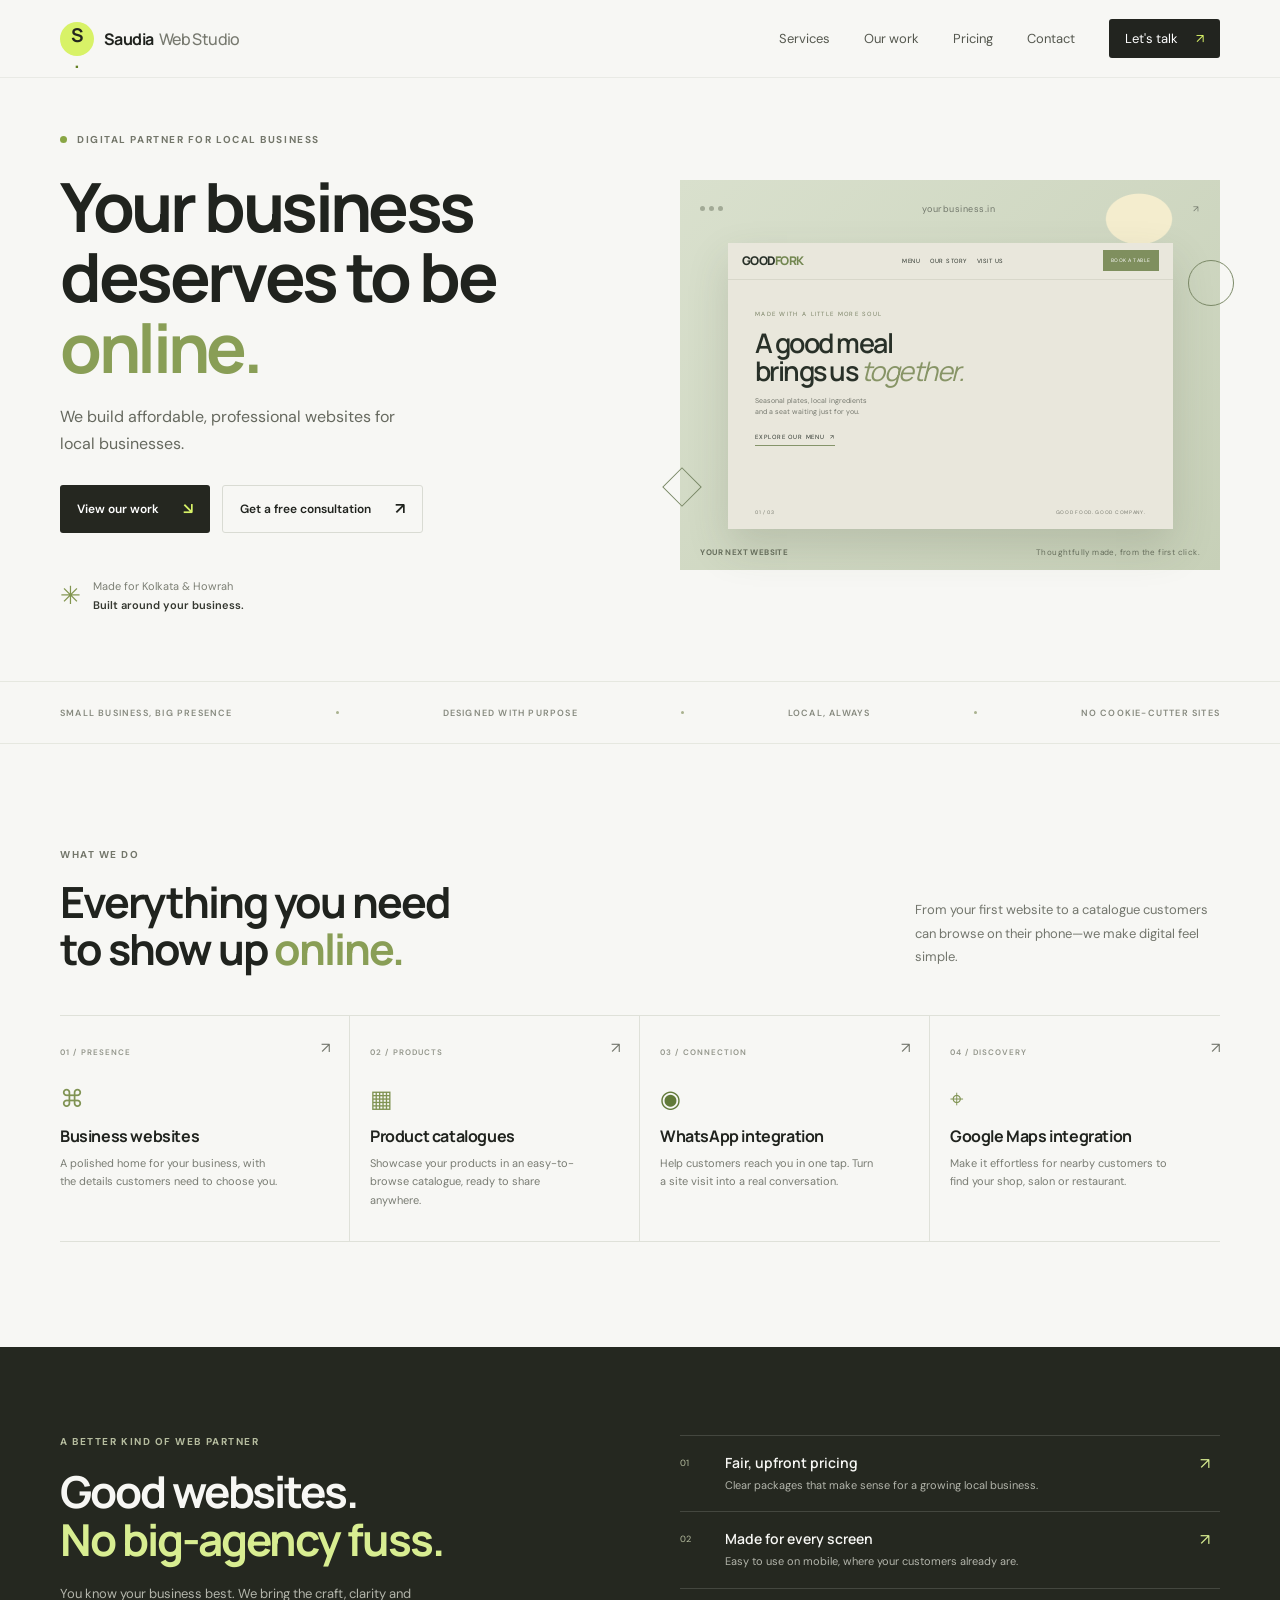
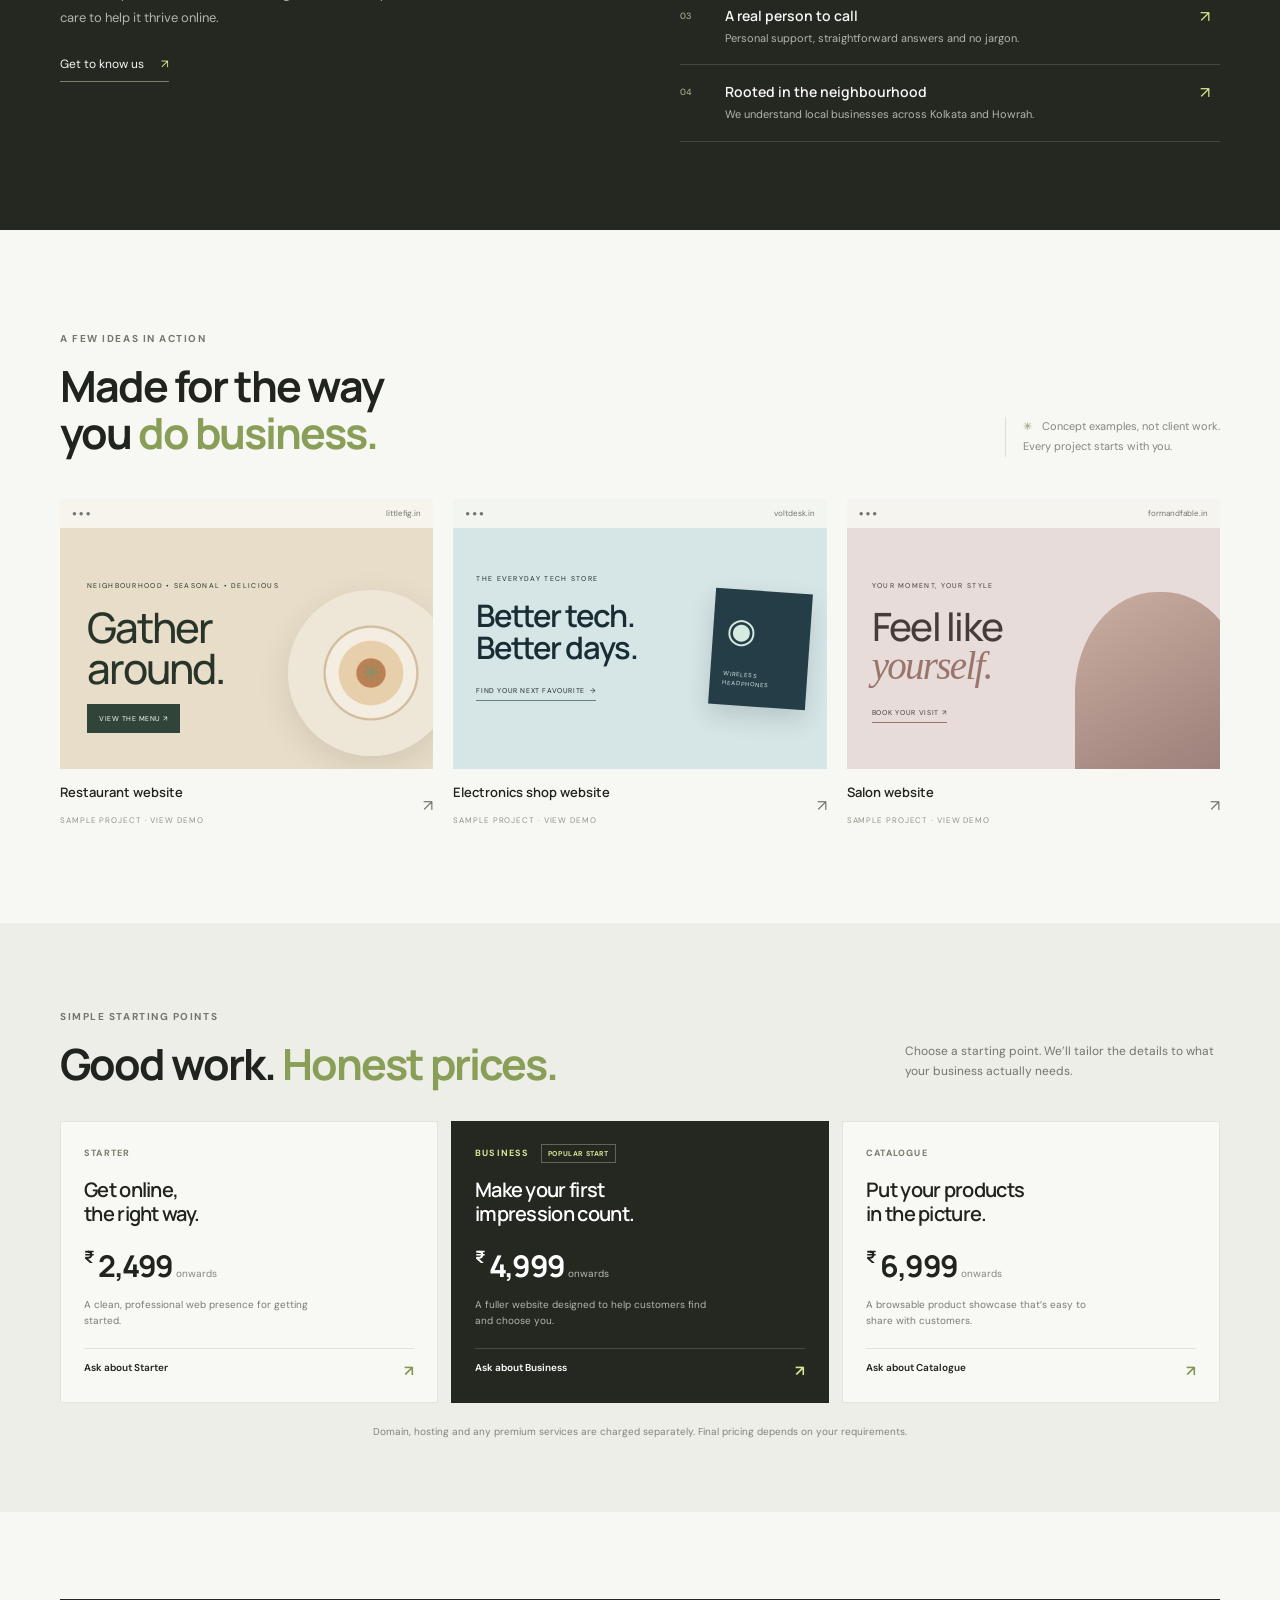
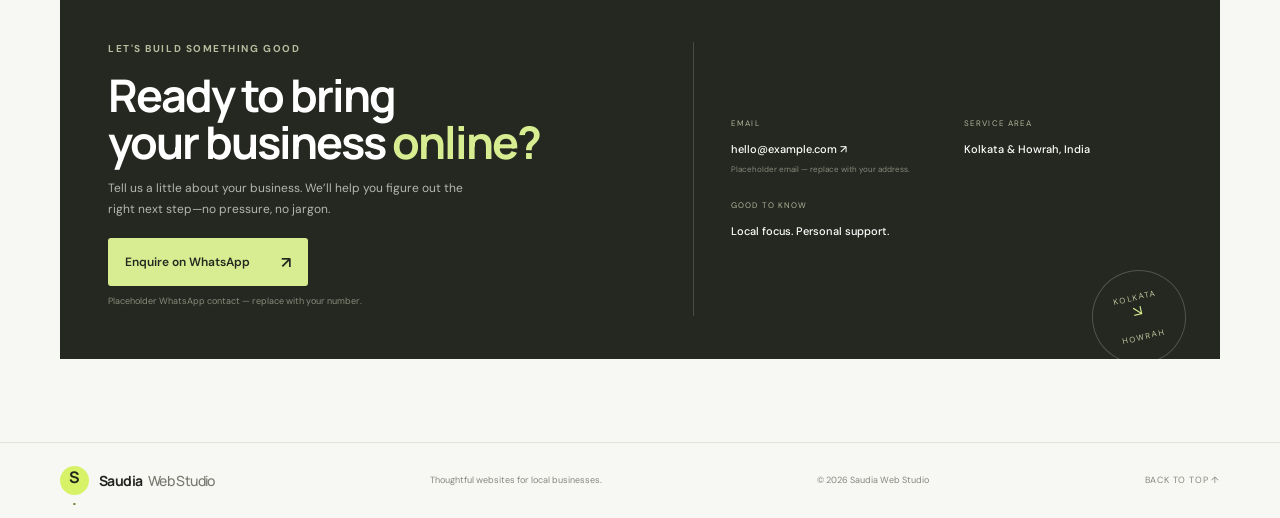
==== commit b41dc481: "Add standalone sample business websites Co-authored-by: arena-agent <297053741+arena-agent@users.nor" ====
--- a/index.html
+++ b/index.html
@@ -14,7 +14,7 @@
 <div class="trust-strip"><div class="wrap strip-inner"><span>SMALL BUSINESS, BIG PRESENCE</span><i></i><span>DESIGNED WITH PURPOSE</span><i></i><span>LOCAL, ALWAYS</span><i></i><span>NO COOKIE-CUTTER SITES</span></div></div>
 <section class="section wrap" id="services"><div class="section-head"><div><div class="eyebrow">WHAT WE DO</div><h2>Everything you need<br>to show up <span>online.</span></h2></div><p>From your first website to a catalogue customers can browse on their phone—we make digital feel simple.</p></div><div class="services-grid"><article class="service-card"><span class="service-number">01 / PRESENCE</span><div class="service-icon">⌘</div><h3>Business websites</h3><p>A polished home for your business, with the details customers need to choose you.</p><a href="#contact" aria-label="Ask about business websites">↗</a></article><article class="service-card"><span class="service-number">02 / PRODUCTS</span><div class="service-icon">▦</div><h3>Product catalogues</h3><p>Showcase your products in an easy-to-browse catalogue, ready to share anywhere.</p><a href="#contact" aria-label="Ask about product catalogues">↗</a></article><article class="service-card"><span class="service-number">03 / CONNECTION</span><div class="service-icon whatsapp-icon">◉</div><h3>WhatsApp integration</h3><p>Help customers reach you in one tap. Turn a site visit into a real conversation.</p><a href="#contact" aria-label="Ask about WhatsApp integration">↗</a></article><article class="service-card"><span class="service-number">04 / DISCOVERY</span><div class="service-icon">⌖</div><h3>Google Maps integration</h3><p>Make it effortless for nearby customers to find your shop, salon or restaurant.</p><a href="#contact" aria-label="Ask about Maps integration">↗</a></article></div></section>
 <section class="why"><div class="wrap why-layout"><div><div class="eyebrow">A BETTER KIND OF WEB PARTNER</div><h2>Good websites.<br><span>No big-agency fuss.</span></h2><p class="why-intro">You know your business best. We bring the craft, clarity and care to help it thrive online.</p><a class="text-link" href="#contact">Get to know us <span>↗</span></a></div><div class="why-list"><article><span>01</span><div><h3>Fair, upfront pricing</h3><p>Clear packages that make sense for a growing local business.</p></div><b>↗</b></article><article><span>02</span><div><h3>Made for every screen</h3><p>Easy to use on mobile, where your customers already are.</p></div><b>↗</b></article><article><span>03</span><div><h3>A real person to call</h3><p>Personal support, straightforward answers and no jargon.</p></div><b>↗</b></article><article><span>04</span><div><h3>Rooted in the neighbourhood</h3><p>We understand local businesses across Kolkata and Howrah.</p></div><b>↗</b></article></div></div></section>
-<section class="section wrap portfolio" id="work"><div class="section-head"><div><div class="eyebrow">A FEW IDEAS IN ACTION</div><h2>Made for the way<br>you <span>do business.</span></h2></div><div class="sample-note"><span>✳</span> Concept examples, not client work.<br>Every project starts with you.</div></div><div class="projects"><article class="project"><div class="project-visual restaurant"><div class="project-browser"><span>● ● ●</span><span>littlefig.in</span></div><div class="restaurant-inner"><small>NEIGHBOURHOOD • SEASONAL • DELICIOUS</small><h3>Gather<br>around.</h3><span class="project-pill">VIEW THE MENU ↗</span></div><div class="plate">✳</div></div><div class="project-meta"><div><h3>Restaurant website</h3><span class="sample-label">SAMPLE PROJECT</span></div><span class="project-arrow">↗</span></div></article><article class="project"><div class="project-visual electronics"><div class="project-browser"><span>● ● ●</span><span>voltdesk.in</span></div><div class="electronics-inner"><small>THE EVERYDAY TECH STORE</small><h3>Better tech.<br>Better days.</h3><div class="tech-card">◉<span>WIRELESS<br>HEADPHONES</span></div><span class="tech-link">FIND YOUR NEXT FAVOURITE&nbsp; →</span></div></div><div class="project-meta"><div><h3>Electronics shop website</h3><span class="sample-label">SAMPLE PROJECT</span></div><span class="project-arrow">↗</span></div></article><article class="project"><div class="project-visual salon"><div class="project-browser"><span>● ● ●</span><span>formandfable.in</span></div><div class="salon-inner"><small>YOUR MOMENT, YOUR STYLE</small><h3>Feel like<br><em>yourself.</em></h3><span class="salon-cta">BOOK YOUR VISIT ↗</span></div><div class="salon-orb"></div></div><div class="project-meta"><div><h3>Salon website</h3><span class="sample-label">SAMPLE PROJECT</span></div><span class="project-arrow">↗</span></div></article></div></section>
+<section class="section wrap portfolio" id="work"><div class="section-head"><div><div class="eyebrow">A FEW IDEAS IN ACTION</div><h2>Made for the way<br>you <span>do business.</span></h2></div><div class="sample-note"><span>✳</span> Concept examples, not client work.<br>Every project starts with you.</div></div><div class="projects"><article class="project"><div class="project-visual restaurant"><div class="project-browser"><span>● ● ●</span><span>littlefig.in</span></div><div class="restaurant-inner"><small>NEIGHBOURHOOD • SEASONAL • DELICIOUS</small><h3>Gather<br>around.</h3><span class="project-pill">VIEW THE MENU ↗</span></div><div class="plate">✳</div></div><div class="project-meta"><div><h3>Restaurant website</h3><span class="sample-label">SAMPLE PROJECT · VIEW DEMO</span></div><span class="project-arrow">↗</span></div><a class="project-hit" href="demos/restaurant.html" aria-label="View Restaurant website sample website"></a></article><article class="project"><div class="project-visual electronics"><div class="project-browser"><span>● ● ●</span><span>voltdesk.in</span></div><div class="electronics-inner"><small>THE EVERYDAY TECH STORE</small><h3>Better tech.<br>Better days.</h3><div class="tech-card">◉<span>WIRELESS<br>HEADPHONES</span></div><span class="tech-link">FIND YOUR NEXT FAVOURITE&nbsp; →</span></div></div><div class="project-meta"><div><h3>Electronics shop website</h3><span class="sample-label">SAMPLE PROJECT · VIEW DEMO</span></div><span class="project-arrow">↗</span></div><a class="project-hit" href="demos/electronics.html" aria-label="View Electronics shop website sample website"></a></article><article class="project"><div class="project-visual salon"><div class="project-browser"><span>● ● ●</span><span>formandfable.in</span></div><div class="salon-inner"><small>YOUR MOMENT, YOUR STYLE</small><h3>Feel like<br><em>yourself.</em></h3><span class="salon-cta">BOOK YOUR VISIT ↗</span></div><div class="salon-orb"></div></div><div class="project-meta"><div><h3>Salon website</h3><span class="sample-label">SAMPLE PROJECT · VIEW DEMO</span></div><span class="project-arrow">↗</span></div><a class="project-hit" href="demos/salon.html" aria-label="View Salon website sample website"></a></article></div></section>
 <section class="pricing" id="pricing"><div class="wrap"><div class="pricing-head"><div><div class="eyebrow">SIMPLE STARTING POINTS</div><h2>Good work. <span>Honest prices.</span></h2></div><p>Choose a starting point. We’ll tailor the details to what your business actually needs.</p></div><div class="pricing-grid"><article class="price-card"><div class="plan-name">STARTER</div><h3>Get online,<br>the right way.</h3><div class="price"><sup>₹</sup>2,499<span> onwards</span></div><p>A clean, professional web presence for getting started.</p><a class="price-link" href="#contact">Ask about Starter <span>↗</span></a></article><article class="price-card featured"><div class="plan-name">BUSINESS <span>POPULAR START</span></div><h3>Make your first<br>impression count.</h3><div class="price"><sup>₹</sup>4,999<span> onwards</span></div><p>A fuller website designed to help customers find and choose you.</p><a class="price-link" href="#contact">Ask about Business <span>↗</span></a></article><article class="price-card"><div class="plan-name">CATALOGUE</div><h3>Put your products<br>in the picture.</h3><div class="price"><sup>₹</sup>6,999<span> onwards</span></div><p>A browsable product showcase that’s easy to share with customers.</p><a class="price-link" href="#contact">Ask about Catalogue <span>↗</span></a></article></div><p class="price-disclaimer">Domain, hosting and any premium services are charged separately. Final pricing depends on your requirements.</p></div></section>
 <section class="contact wrap" id="contact"><div class="contact-card"><div class="contact-left"><div class="eyebrow">LET'S BUILD SOMETHING GOOD</div><h2>Ready to bring<br>your business <span>online?</span></h2><p>Tell us a little about your business. We’ll help you figure out the right next step—no pressure, no jargon.</p><a class="button button-light" href="https://wa.me/910000000000?text=Hi%20Saudia%20Web%20Studio%2C%20I%27m%20interested%20in%20a%20website." target="_blank" rel="noopener noreferrer">Enquire on WhatsApp <span>↗</span></a><small>Placeholder WhatsApp contact — replace with your number.</small></div><div class="contact-details"><div class="detail"><span>EMAIL</span><a href="mailto:hello@example.com">hello@example.com ↗</a><small>Placeholder email — replace with your address.</small></div><div class="detail"><span>SERVICE AREA</span><strong>Kolkata &amp; Howrah, India</strong></div><div class="detail"><span>GOOD TO KNOW</span><strong>Local focus. Personal support.</strong></div><div class="contact-stamp">KOLKATA<br><span>↘</span><br>HOWRAH</div></div></div></section>
 </main><footer class="footer"><div class="wrap footer-inner"><a class="brand" href="#home"><span class="brand-mark">S<span>.</span></span><span>Saudia<span class="brand-light"> Web Studio</span></span></a><span>Thoughtful websites for local businesses.</span><span>© <span id="year"></span> Saudia Web Studio</span><a href="#home" class="back-top">BACK TO TOP ↑</a></div></footer><script src="script.js"></script>
--- a/styles.css
+++ b/styles.css
@@ -2,3 +2,4 @@
 @media(max-width:850px){.wrap{width:min(100% - 42px,700px)}.hero{gap:20px;min-height:560px}.hero h1{font-size:54px}.hero-art{height:340px;padding:15px}.mock-site{height:247px}.mock-body{padding:24px 20px}.mock-title{font-size:23px}.mock-bottom{left:20px;right:20px}.section{padding-top:78px;padding-bottom:78px}.services-grid{grid-template-columns:repeat(2,1fr)}.service-card:nth-child(2){border-right:0}.service-card:nth-child(3){border-top:1px solid #dfe1d9;padding-left:0}.service-card:nth-child(4){border-top:1px solid #dfe1d9}.why-layout{gap:35px}.projects{gap:12px}.project-visual{height:225px}.restaurant-inner{left:17px}.restaurant-inner h3{font-size:34px}.plate{width:130px;height:130px}.electronics-inner{padding:30px 14px}.electronics-inner h3{font-size:26px}.tech-card{right:10px;width:80px;height:100px}.salon-inner{left:17px}.salon-inner h3{font-size:34px}.contact-card{padding:35px 29px;grid-template-columns:1fr .9fr}.contact-details{padding-left:23px}}
 @media(max-width:620px){html{scroll-padding-top:65px}.wrap{width:calc(100% - 38px)}.header{height:65px}.brand{font-size:15px}.menu-toggle{display:flex;border:0;background:transparent;width:36px;height:36px;flex-direction:column;justify-content:center;gap:5px;padding:7px}.menu-toggle span{width:19px;height:1px;background:#262821}.nav-links{display:none;position:absolute;top:64px;left:0;right:0;padding:20px 19px 24px;background:#f7f7f4;border-bottom:1px solid #e3e5dd;flex-direction:column;align-items:stretch;gap:0}.nav-links.open{display:flex}.nav-links>a:not(.nav-cta){padding:13px 0;border-bottom:1px solid #e6e8e0}.nav-links .nav-cta{margin-top:14px;text-align:center}.hero{grid-template-columns:1fr;padding-top:55px;padding-bottom:48px;gap:35px}.hero h1{font-size:clamp(46px,12vw,61px);letter-spacing:-2.8px;margin-top:20px}.hero-lead{font-size:15px}.hero-actions{gap:9px}.button{padding:0 13px;gap:13px;font-size:11px}.hero-note{margin-top:25px}.hero-art{height:315px;margin:0 5px}.mock-site{height:225px;width:91%}.mock-body{padding:22px 17px}.mock-title{font-size:22px}.trust-strip{overflow:hidden}.strip-inner{width:max-content;gap:23px;height:52px;padding:0 19px}.strip-inner span{font-size:8px}.section{padding-top:69px;padding-bottom:70px}.section-head{display:block;margin-bottom:28px}.section h2,.why h2,.pricing h2{font-size:37px;letter-spacing:-1.7px}.section-head>p{margin-top:17px;font-size:12px}.services-grid{grid-template-columns:1fr 1fr}.service-card{padding:18px 12px 20px 0;min-height:215px}.service-card:not(:first-child){padding-left:12px}.service-card:nth-child(3){padding-left:0}.service-card h3{font-size:14px}.service-card p{font-size:10px}.service-card>a{right:11px;top:17px}.service-card:last-child>a{right:0}.service-number{font-size:7px}.why{padding:68px 0}.why-layout{grid-template-columns:1fr;gap:34px}.why h2{font-size:39px}.why-intro{font-size:12px;margin:16px 0}.why-list h3{font-size:13px}.portfolio{padding-top:70px;padding-bottom:70px}.sample-note{margin-top:18px;font-size:10px}.projects{grid-template-columns:1fr;gap:23px}.project-visual{height:260px}.restaurant-inner{left:25px}.restaurant-inner h3{font-size:42px}.plate{width:155px;height:155px;right:-12px}.electronics-inner{padding:38px 23px}.electronics-inner h3{font-size:31px}.tech-card{right:22px;width:92px;height:112px}.salon-inner{left:25px}.salon-inner h3{font-size:40px}.pricing{padding:67px 0 59px}.pricing-head{display:block;margin-bottom:25px}.pricing-head>p{margin-top:15px}.pricing-grid{grid-template-columns:1fr;gap:10px}.price-card{min-height:225px;padding:23px}.price-card h3{margin:14px 0}.price-disclaimer{font-size:9px;line-height:1.6}.contact{padding-top:60px;padding-bottom:59px}.contact-card{grid-template-columns:1fr;padding:31px 23px;gap:31px}.contact h2{font-size:39px}.contact-left>p{font-size:11px}.contact-details{border-left:0;border-top:1px solid #484b42;padding:24px 0 4px;gap:22px}.contact-stamp{right:-12px;bottom:-38px;width:72px;height:72px;font-size:7px}.footer-inner{padding:17px 0;min-height:90px;display:grid;grid-template-columns:1fr auto;gap:11px}.footer-inner>span{grid-column:1}.footer-inner>span:nth-of-type(2){grid-column:2;grid-row:1}.back-top{grid-column:2;grid-row:2}.footer .brand{grid-column:1;grid-row:1}.footer-inner>span:first-of-type{grid-row:2}.footer-inner>span:nth-of-type(2){font-size:8px}}
 @media(prefers-reduced-motion:reduce){html{scroll-behavior:auto}*,*:before,*:after{transition:none!important}}
+.project{position:relative}.project-hit{position:absolute;inset:0;z-index:1}.project-hit:focus-visible{outline:3px solid #899e56;outline-offset:4px}.project{transition:transform .2s ease}.project:hover{transform:translateY(-3px)}
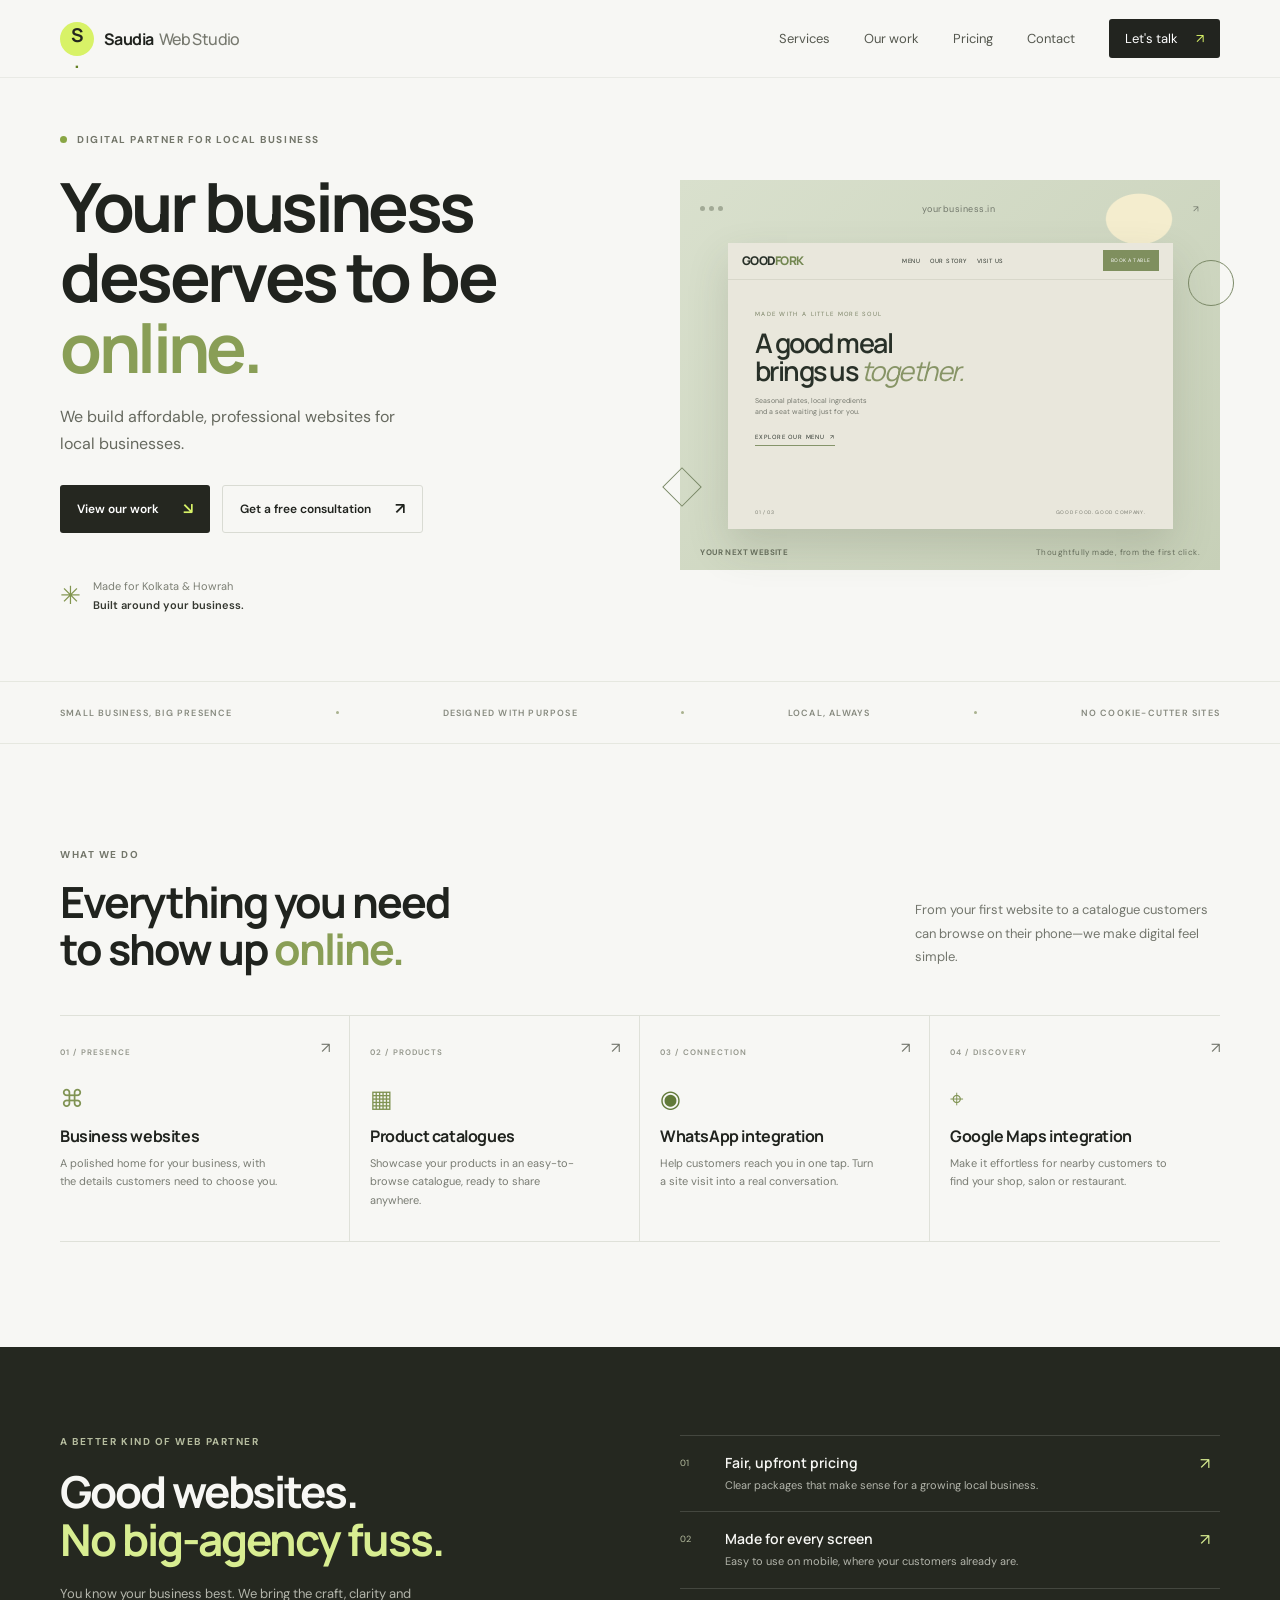
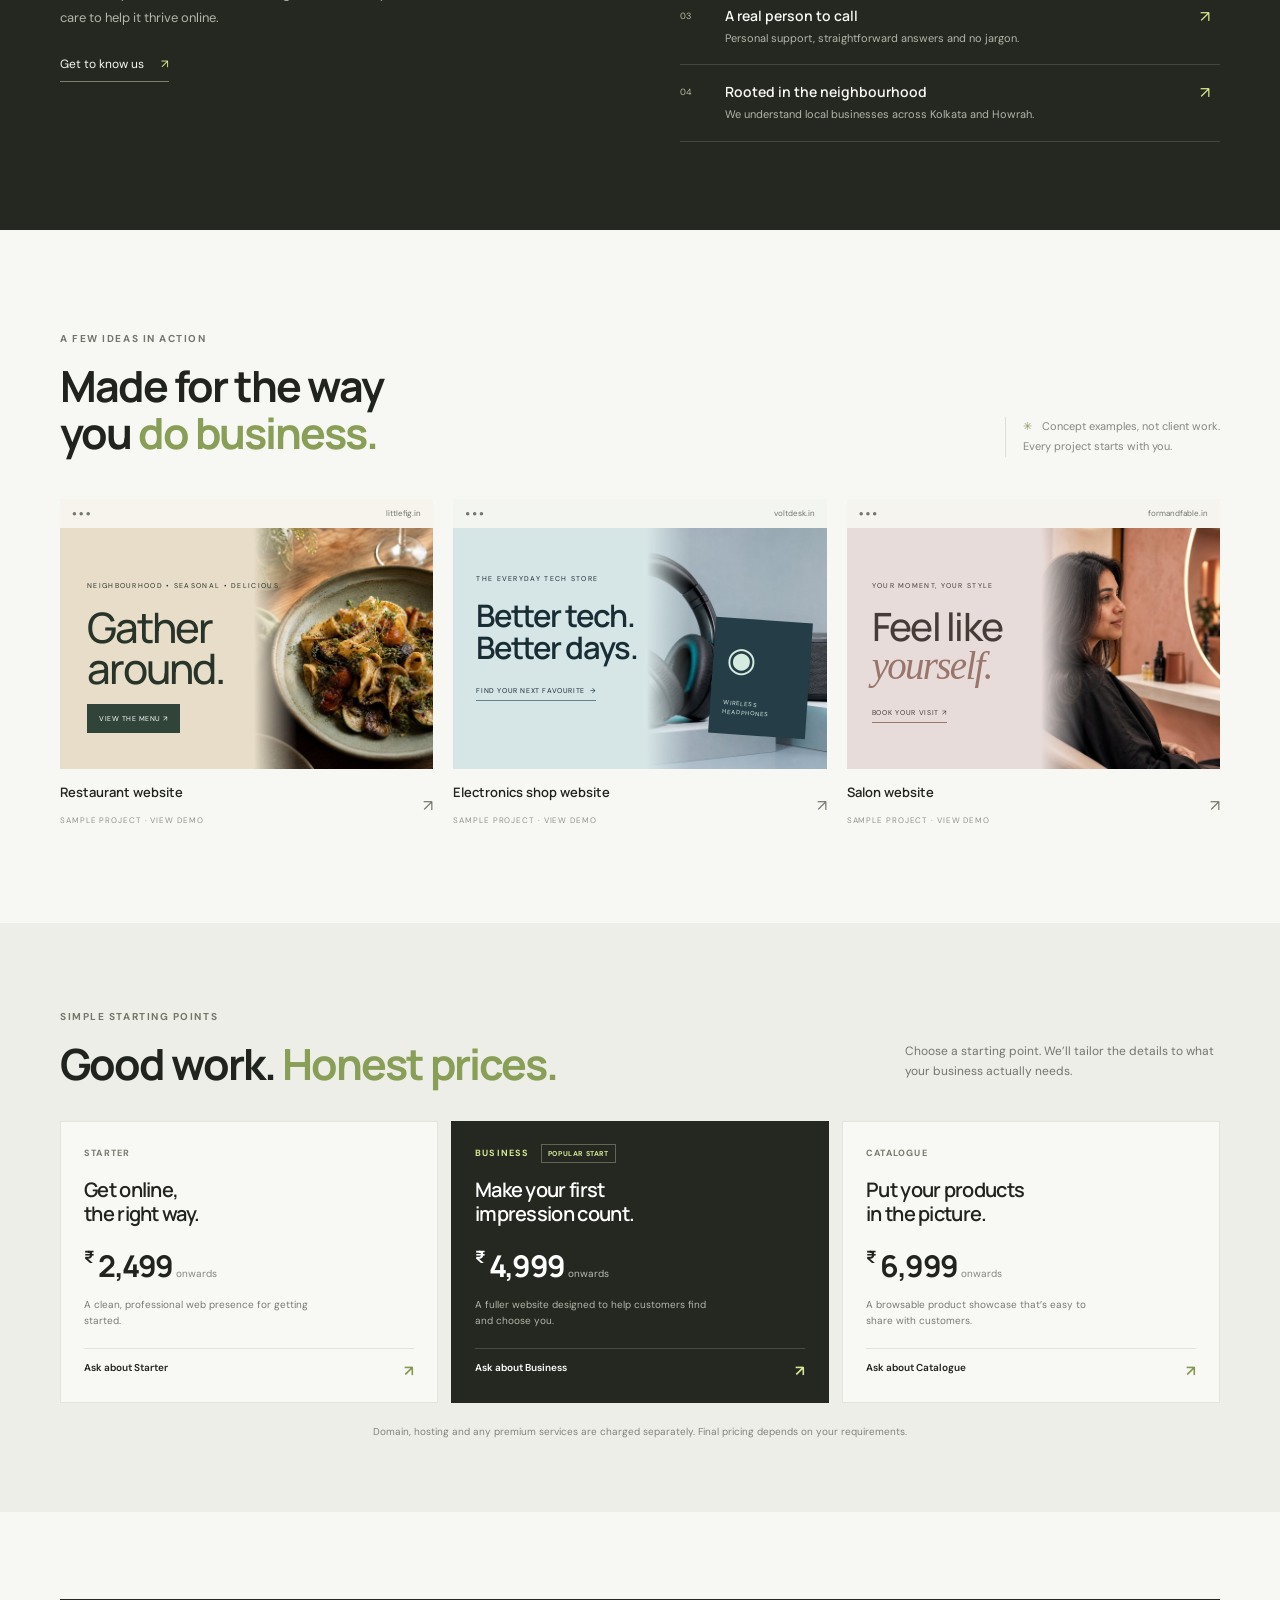
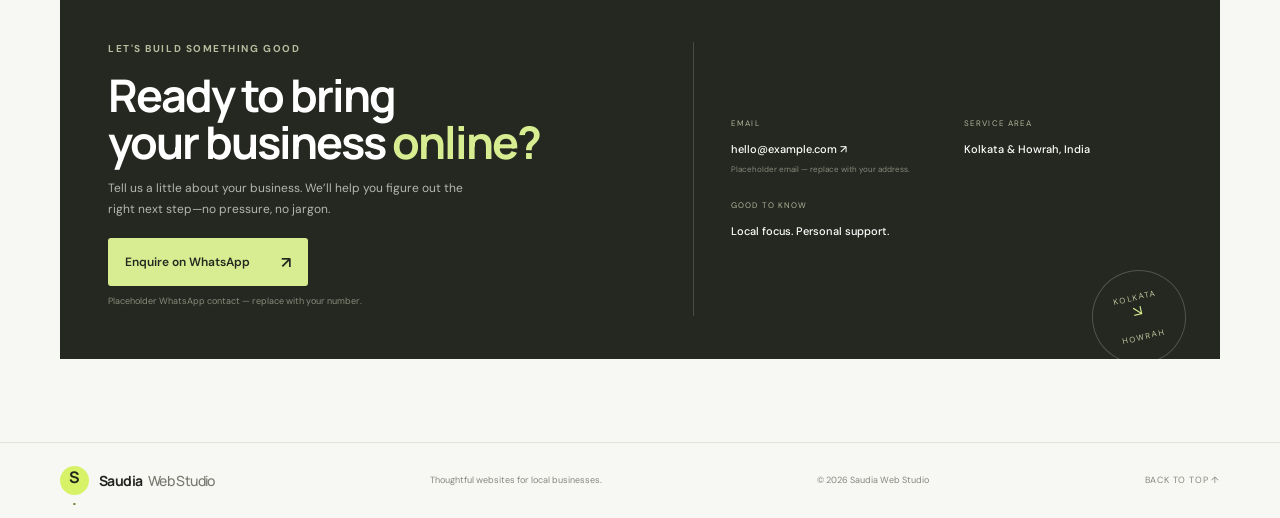
==== commit 007031f1: "Add photography to sample business websites Co-authored-by: arena-agent <297053741+arena-agent@users" ====
--- a/index.html
+++ b/index.html
@@ -14,7 +14,7 @@
 <div class="trust-strip"><div class="wrap strip-inner"><span>SMALL BUSINESS, BIG PRESENCE</span><i></i><span>DESIGNED WITH PURPOSE</span><i></i><span>LOCAL, ALWAYS</span><i></i><span>NO COOKIE-CUTTER SITES</span></div></div>
 <section class="section wrap" id="services"><div class="section-head"><div><div class="eyebrow">WHAT WE DO</div><h2>Everything you need<br>to show up <span>online.</span></h2></div><p>From your first website to a catalogue customers can browse on their phone—we make digital feel simple.</p></div><div class="services-grid"><article class="service-card"><span class="service-number">01 / PRESENCE</span><div class="service-icon">⌘</div><h3>Business websites</h3><p>A polished home for your business, with the details customers need to choose you.</p><a href="#contact" aria-label="Ask about business websites">↗</a></article><article class="service-card"><span class="service-number">02 / PRODUCTS</span><div class="service-icon">▦</div><h3>Product catalogues</h3><p>Showcase your products in an easy-to-browse catalogue, ready to share anywhere.</p><a href="#contact" aria-label="Ask about product catalogues">↗</a></article><article class="service-card"><span class="service-number">03 / CONNECTION</span><div class="service-icon whatsapp-icon">◉</div><h3>WhatsApp integration</h3><p>Help customers reach you in one tap. Turn a site visit into a real conversation.</p><a href="#contact" aria-label="Ask about WhatsApp integration">↗</a></article><article class="service-card"><span class="service-number">04 / DISCOVERY</span><div class="service-icon">⌖</div><h3>Google Maps integration</h3><p>Make it effortless for nearby customers to find your shop, salon or restaurant.</p><a href="#contact" aria-label="Ask about Maps integration">↗</a></article></div></section>
 <section class="why"><div class="wrap why-layout"><div><div class="eyebrow">A BETTER KIND OF WEB PARTNER</div><h2>Good websites.<br><span>No big-agency fuss.</span></h2><p class="why-intro">You know your business best. We bring the craft, clarity and care to help it thrive online.</p><a class="text-link" href="#contact">Get to know us <span>↗</span></a></div><div class="why-list"><article><span>01</span><div><h3>Fair, upfront pricing</h3><p>Clear packages that make sense for a growing local business.</p></div><b>↗</b></article><article><span>02</span><div><h3>Made for every screen</h3><p>Easy to use on mobile, where your customers already are.</p></div><b>↗</b></article><article><span>03</span><div><h3>A real person to call</h3><p>Personal support, straightforward answers and no jargon.</p></div><b>↗</b></article><article><span>04</span><div><h3>Rooted in the neighbourhood</h3><p>We understand local businesses across Kolkata and Howrah.</p></div><b>↗</b></article></div></div></section>
-<section class="section wrap portfolio" id="work"><div class="section-head"><div><div class="eyebrow">A FEW IDEAS IN ACTION</div><h2>Made for the way<br>you <span>do business.</span></h2></div><div class="sample-note"><span>✳</span> Concept examples, not client work.<br>Every project starts with you.</div></div><div class="projects"><article class="project"><div class="project-visual restaurant"><div class="project-browser"><span>● ● ●</span><span>littlefig.in</span></div><div class="restaurant-inner"><small>NEIGHBOURHOOD • SEASONAL • DELICIOUS</small><h3>Gather<br>around.</h3><span class="project-pill">VIEW THE MENU ↗</span></div><div class="plate">✳</div></div><div class="project-meta"><div><h3>Restaurant website</h3><span class="sample-label">SAMPLE PROJECT · VIEW DEMO</span></div><span class="project-arrow">↗</span></div><a class="project-hit" href="demos/restaurant.html" aria-label="View Restaurant website sample website"></a></article><article class="project"><div class="project-visual electronics"><div class="project-browser"><span>● ● ●</span><span>voltdesk.in</span></div><div class="electronics-inner"><small>THE EVERYDAY TECH STORE</small><h3>Better tech.<br>Better days.</h3><div class="tech-card">◉<span>WIRELESS<br>HEADPHONES</span></div><span class="tech-link">FIND YOUR NEXT FAVOURITE&nbsp; →</span></div></div><div class="project-meta"><div><h3>Electronics shop website</h3><span class="sample-label">SAMPLE PROJECT · VIEW DEMO</span></div><span class="project-arrow">↗</span></div><a class="project-hit" href="demos/electronics.html" aria-label="View Electronics shop website sample website"></a></article><article class="project"><div class="project-visual salon"><div class="project-browser"><span>● ● ●</span><span>formandfable.in</span></div><div class="salon-inner"><small>YOUR MOMENT, YOUR STYLE</small><h3>Feel like<br><em>yourself.</em></h3><span class="salon-cta">BOOK YOUR VISIT ↗</span></div><div class="salon-orb"></div></div><div class="project-meta"><div><h3>Salon website</h3><span class="sample-label">SAMPLE PROJECT · VIEW DEMO</span></div><span class="project-arrow">↗</span></div><a class="project-hit" href="demos/salon.html" aria-label="View Salon website sample website"></a></article></div></section>
+<section class="section wrap portfolio" id="work"><div class="section-head"><div><div class="eyebrow">A FEW IDEAS IN ACTION</div><h2>Made for the way<br>you <span>do business.</span></h2></div><div class="sample-note"><span>✳</span> Concept examples, not client work.<br>Every project starts with you.</div></div><div class="projects"><article class="project"><div class="project-visual restaurant"><img class="project-photo" src="demos/restaurant.jpg" alt="Restaurant concept food styling" loading="lazy" width="1000" height="700"><div class="project-browser"><span>● ● ●</span><span>littlefig.in</span></div><div class="restaurant-inner"><small>NEIGHBOURHOOD • SEASONAL • DELICIOUS</small><h3>Gather<br>around.</h3><span class="project-pill">VIEW THE MENU ↗</span></div><div class="plate">✳</div></div><div class="project-meta"><div><h3>Restaurant website</h3><span class="sample-label">SAMPLE PROJECT · VIEW DEMO</span></div><span class="project-arrow">↗</span></div><a class="project-hit" href="demos/restaurant.html" aria-label="View Restaurant website sample website"></a></article><article class="project"><div class="project-visual electronics"><img class="project-photo" src="demos/electronics.jpg" alt="Electronics product photography" loading="lazy" width="1000" height="700"><div class="project-browser"><span>● ● ●</span><span>voltdesk.in</span></div><div class="electronics-inner"><small>THE EVERYDAY TECH STORE</small><h3>Better tech.<br>Better days.</h3><div class="tech-card">◉<span>WIRELESS<br>HEADPHONES</span></div><span class="tech-link">FIND YOUR NEXT FAVOURITE&nbsp; →</span></div></div><div class="project-meta"><div><h3>Electronics shop website</h3><span class="sample-label">SAMPLE PROJECT · VIEW DEMO</span></div><span class="project-arrow">↗</span></div><a class="project-hit" href="demos/electronics.html" aria-label="View Electronics shop website sample website"></a></article><article class="project"><div class="project-visual salon"><img class="project-photo" src="demos/salon.jpg" alt="Salon editorial photography" loading="lazy" width="1000" height="700"><div class="project-browser"><span>● ● ●</span><span>formandfable.in</span></div><div class="salon-inner"><small>YOUR MOMENT, YOUR STYLE</small><h3>Feel like<br><em>yourself.</em></h3><span class="salon-cta">BOOK YOUR VISIT ↗</span></div><div class="salon-orb"></div></div><div class="project-meta"><div><h3>Salon website</h3><span class="sample-label">SAMPLE PROJECT · VIEW DEMO</span></div><span class="project-arrow">↗</span></div><a class="project-hit" href="demos/salon.html" aria-label="View Salon website sample website"></a></article></div></section>
 <section class="pricing" id="pricing"><div class="wrap"><div class="pricing-head"><div><div class="eyebrow">SIMPLE STARTING POINTS</div><h2>Good work. <span>Honest prices.</span></h2></div><p>Choose a starting point. We’ll tailor the details to what your business actually needs.</p></div><div class="pricing-grid"><article class="price-card"><div class="plan-name">STARTER</div><h3>Get online,<br>the right way.</h3><div class="price"><sup>₹</sup>2,499<span> onwards</span></div><p>A clean, professional web presence for getting started.</p><a class="price-link" href="#contact">Ask about Starter <span>↗</span></a></article><article class="price-card featured"><div class="plan-name">BUSINESS <span>POPULAR START</span></div><h3>Make your first<br>impression count.</h3><div class="price"><sup>₹</sup>4,999<span> onwards</span></div><p>A fuller website designed to help customers find and choose you.</p><a class="price-link" href="#contact">Ask about Business <span>↗</span></a></article><article class="price-card"><div class="plan-name">CATALOGUE</div><h3>Put your products<br>in the picture.</h3><div class="price"><sup>₹</sup>6,999<span> onwards</span></div><p>A browsable product showcase that’s easy to share with customers.</p><a class="price-link" href="#contact">Ask about Catalogue <span>↗</span></a></article></div><p class="price-disclaimer">Domain, hosting and any premium services are charged separately. Final pricing depends on your requirements.</p></div></section>
 <section class="contact wrap" id="contact"><div class="contact-card"><div class="contact-left"><div class="eyebrow">LET'S BUILD SOMETHING GOOD</div><h2>Ready to bring<br>your business <span>online?</span></h2><p>Tell us a little about your business. We’ll help you figure out the right next step—no pressure, no jargon.</p><a class="button button-light" href="https://wa.me/910000000000?text=Hi%20Saudia%20Web%20Studio%2C%20I%27m%20interested%20in%20a%20website." target="_blank" rel="noopener noreferrer">Enquire on WhatsApp <span>↗</span></a><small>Placeholder WhatsApp contact — replace with your number.</small></div><div class="contact-details"><div class="detail"><span>EMAIL</span><a href="mailto:hello@example.com">hello@example.com ↗</a><small>Placeholder email — replace with your address.</small></div><div class="detail"><span>SERVICE AREA</span><strong>Kolkata &amp; Howrah, India</strong></div><div class="detail"><span>GOOD TO KNOW</span><strong>Local focus. Personal support.</strong></div><div class="contact-stamp">KOLKATA<br><span>↘</span><br>HOWRAH</div></div></div></section>
 </main><footer class="footer"><div class="wrap footer-inner"><a class="brand" href="#home"><span class="brand-mark">S<span>.</span></span><span>Saudia<span class="brand-light"> Web Studio</span></span></a><span>Thoughtful websites for local businesses.</span><span>© <span id="year"></span> Saudia Web Studio</span><a href="#home" class="back-top">BACK TO TOP ↑</a></div></footer><script src="script.js"></script>
--- a/styles.css
+++ b/styles.css
@@ -3,3 +3,4 @@
 @media(max-width:620px){html{scroll-padding-top:65px}.wrap{width:calc(100% - 38px)}.header{height:65px}.brand{font-size:15px}.menu-toggle{display:flex;border:0;background:transparent;width:36px;height:36px;flex-direction:column;justify-content:center;gap:5px;padding:7px}.menu-toggle span{width:19px;height:1px;background:#262821}.nav-links{display:none;position:absolute;top:64px;left:0;right:0;padding:20px 19px 24px;background:#f7f7f4;border-bottom:1px solid #e3e5dd;flex-direction:column;align-items:stretch;gap:0}.nav-links.open{display:flex}.nav-links>a:not(.nav-cta){padding:13px 0;border-bottom:1px solid #e6e8e0}.nav-links .nav-cta{margin-top:14px;text-align:center}.hero{grid-template-columns:1fr;padding-top:55px;padding-bottom:48px;gap:35px}.hero h1{font-size:clamp(46px,12vw,61px);letter-spacing:-2.8px;margin-top:20px}.hero-lead{font-size:15px}.hero-actions{gap:9px}.button{padding:0 13px;gap:13px;font-size:11px}.hero-note{margin-top:25px}.hero-art{height:315px;margin:0 5px}.mock-site{height:225px;width:91%}.mock-body{padding:22px 17px}.mock-title{font-size:22px}.trust-strip{overflow:hidden}.strip-inner{width:max-content;gap:23px;height:52px;padding:0 19px}.strip-inner span{font-size:8px}.section{padding-top:69px;padding-bottom:70px}.section-head{display:block;margin-bottom:28px}.section h2,.why h2,.pricing h2{font-size:37px;letter-spacing:-1.7px}.section-head>p{margin-top:17px;font-size:12px}.services-grid{grid-template-columns:1fr 1fr}.service-card{padding:18px 12px 20px 0;min-height:215px}.service-card:not(:first-child){padding-left:12px}.service-card:nth-child(3){padding-left:0}.service-card h3{font-size:14px}.service-card p{font-size:10px}.service-card>a{right:11px;top:17px}.service-card:last-child>a{right:0}.service-number{font-size:7px}.why{padding:68px 0}.why-layout{grid-template-columns:1fr;gap:34px}.why h2{font-size:39px}.why-intro{font-size:12px;margin:16px 0}.why-list h3{font-size:13px}.portfolio{padding-top:70px;padding-bottom:70px}.sample-note{margin-top:18px;font-size:10px}.projects{grid-template-columns:1fr;gap:23px}.project-visual{height:260px}.restaurant-inner{left:25px}.restaurant-inner h3{font-size:42px}.plate{width:155px;height:155px;right:-12px}.electronics-inner{padding:38px 23px}.electronics-inner h3{font-size:31px}.tech-card{right:22px;width:92px;height:112px}.salon-inner{left:25px}.salon-inner h3{font-size:40px}.pricing{padding:67px 0 59px}.pricing-head{display:block;margin-bottom:25px}.pricing-head>p{margin-top:15px}.pricing-grid{grid-template-columns:1fr;gap:10px}.price-card{min-height:225px;padding:23px}.price-card h3{margin:14px 0}.price-disclaimer{font-size:9px;line-height:1.6}.contact{padding-top:60px;padding-bottom:59px}.contact-card{grid-template-columns:1fr;padding:31px 23px;gap:31px}.contact h2{font-size:39px}.contact-left>p{font-size:11px}.contact-details{border-left:0;border-top:1px solid #484b42;padding:24px 0 4px;gap:22px}.contact-stamp{right:-12px;bottom:-38px;width:72px;height:72px;font-size:7px}.footer-inner{padding:17px 0;min-height:90px;display:grid;grid-template-columns:1fr auto;gap:11px}.footer-inner>span{grid-column:1}.footer-inner>span:nth-of-type(2){grid-column:2;grid-row:1}.back-top{grid-column:2;grid-row:2}.footer .brand{grid-column:1;grid-row:1}.footer-inner>span:first-of-type{grid-row:2}.footer-inner>span:nth-of-type(2){font-size:8px}}
 @media(prefers-reduced-motion:reduce){html{scroll-behavior:auto}*,*:before,*:after{transition:none!important}}
 .project{position:relative}.project-hit{position:absolute;inset:0;z-index:1}.project-hit:focus-visible{outline:3px solid #899e56;outline-offset:4px}.project{transition:transform .2s ease}.project:hover{transform:translateY(-3px)}
+.project-visual{isolation:isolate}.project-photo{position:absolute;right:0;top:29px;width:48%;height:calc(100% - 29px);object-fit:cover;z-index:0;mask-image:linear-gradient(90deg,transparent 0%,#000 24%)}.restaurant-inner,.electronics-inner,.salon-inner{z-index:1}.restaurant-inner{max-width:60%}.electronics-inner{position:relative;z-index:1}.tech-card{z-index:2}.salon-inner{max-width:60%}.plate,.salon-orb{display:none}
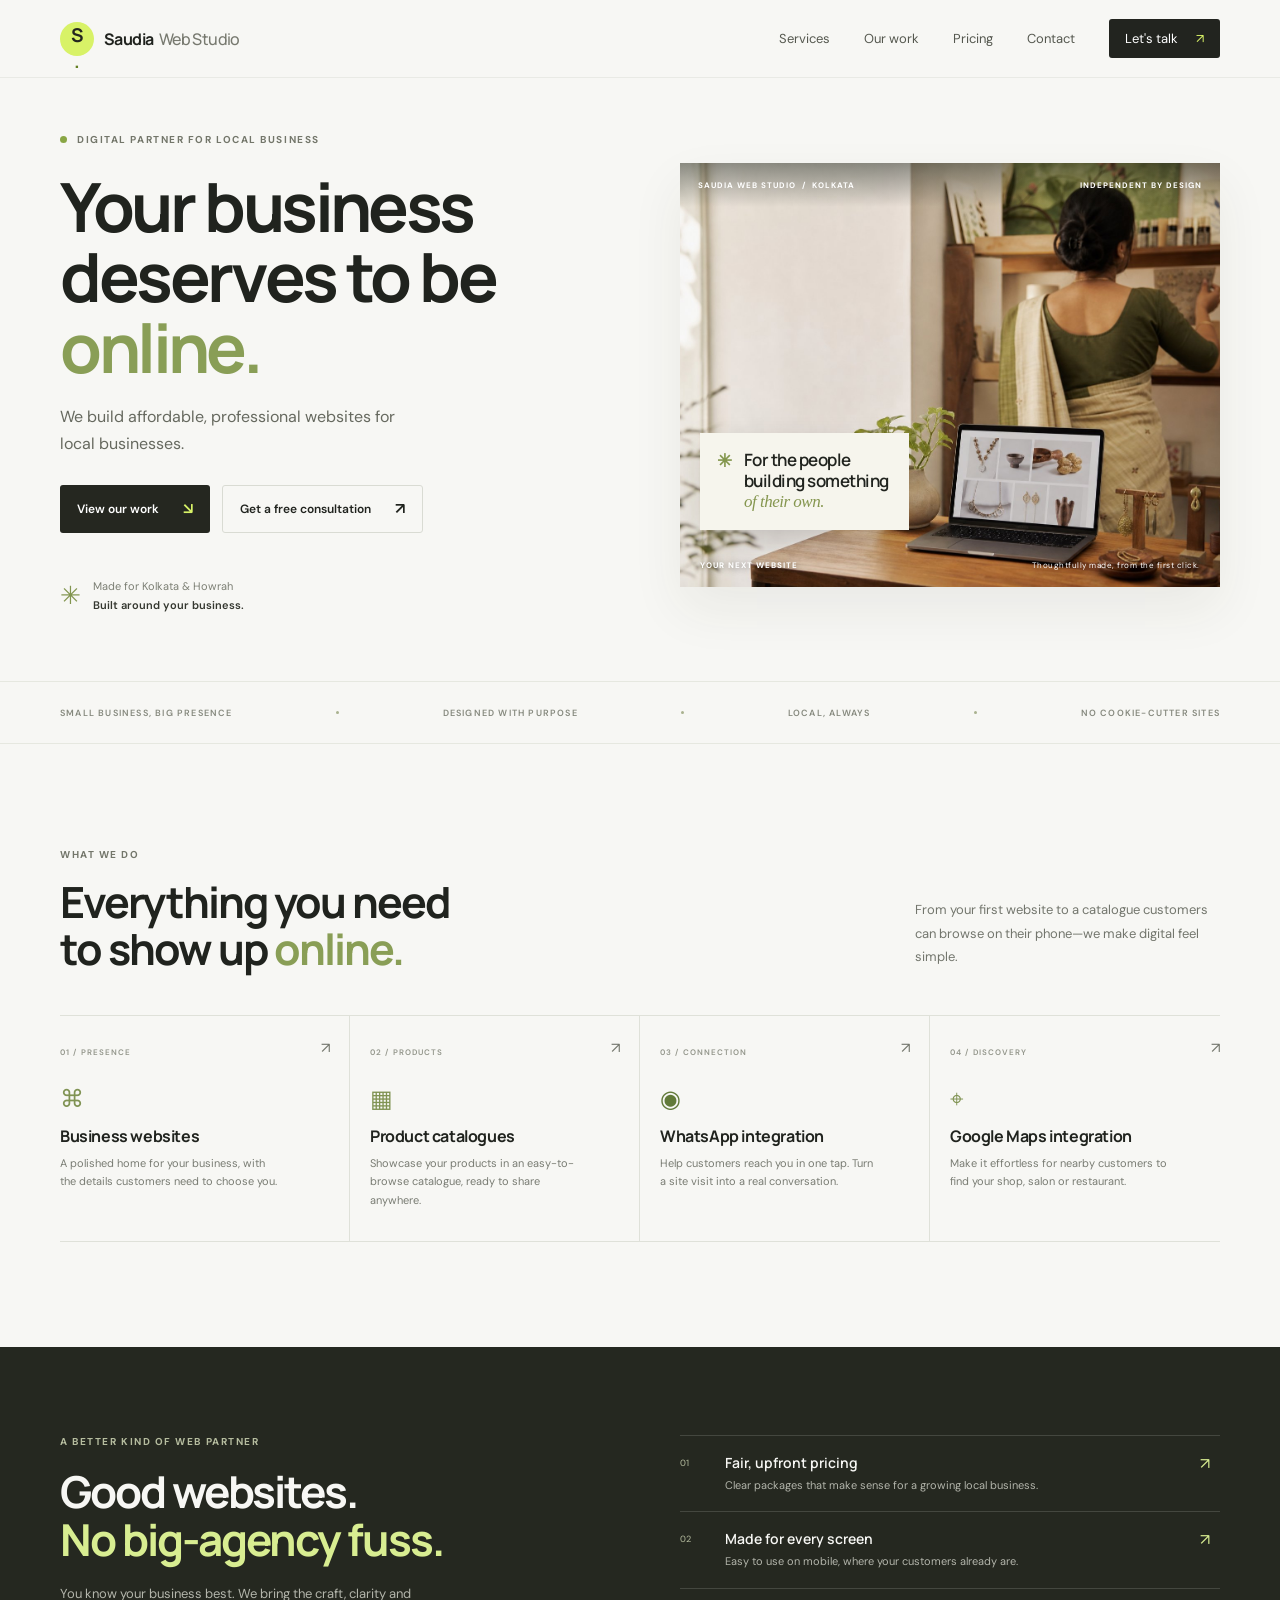
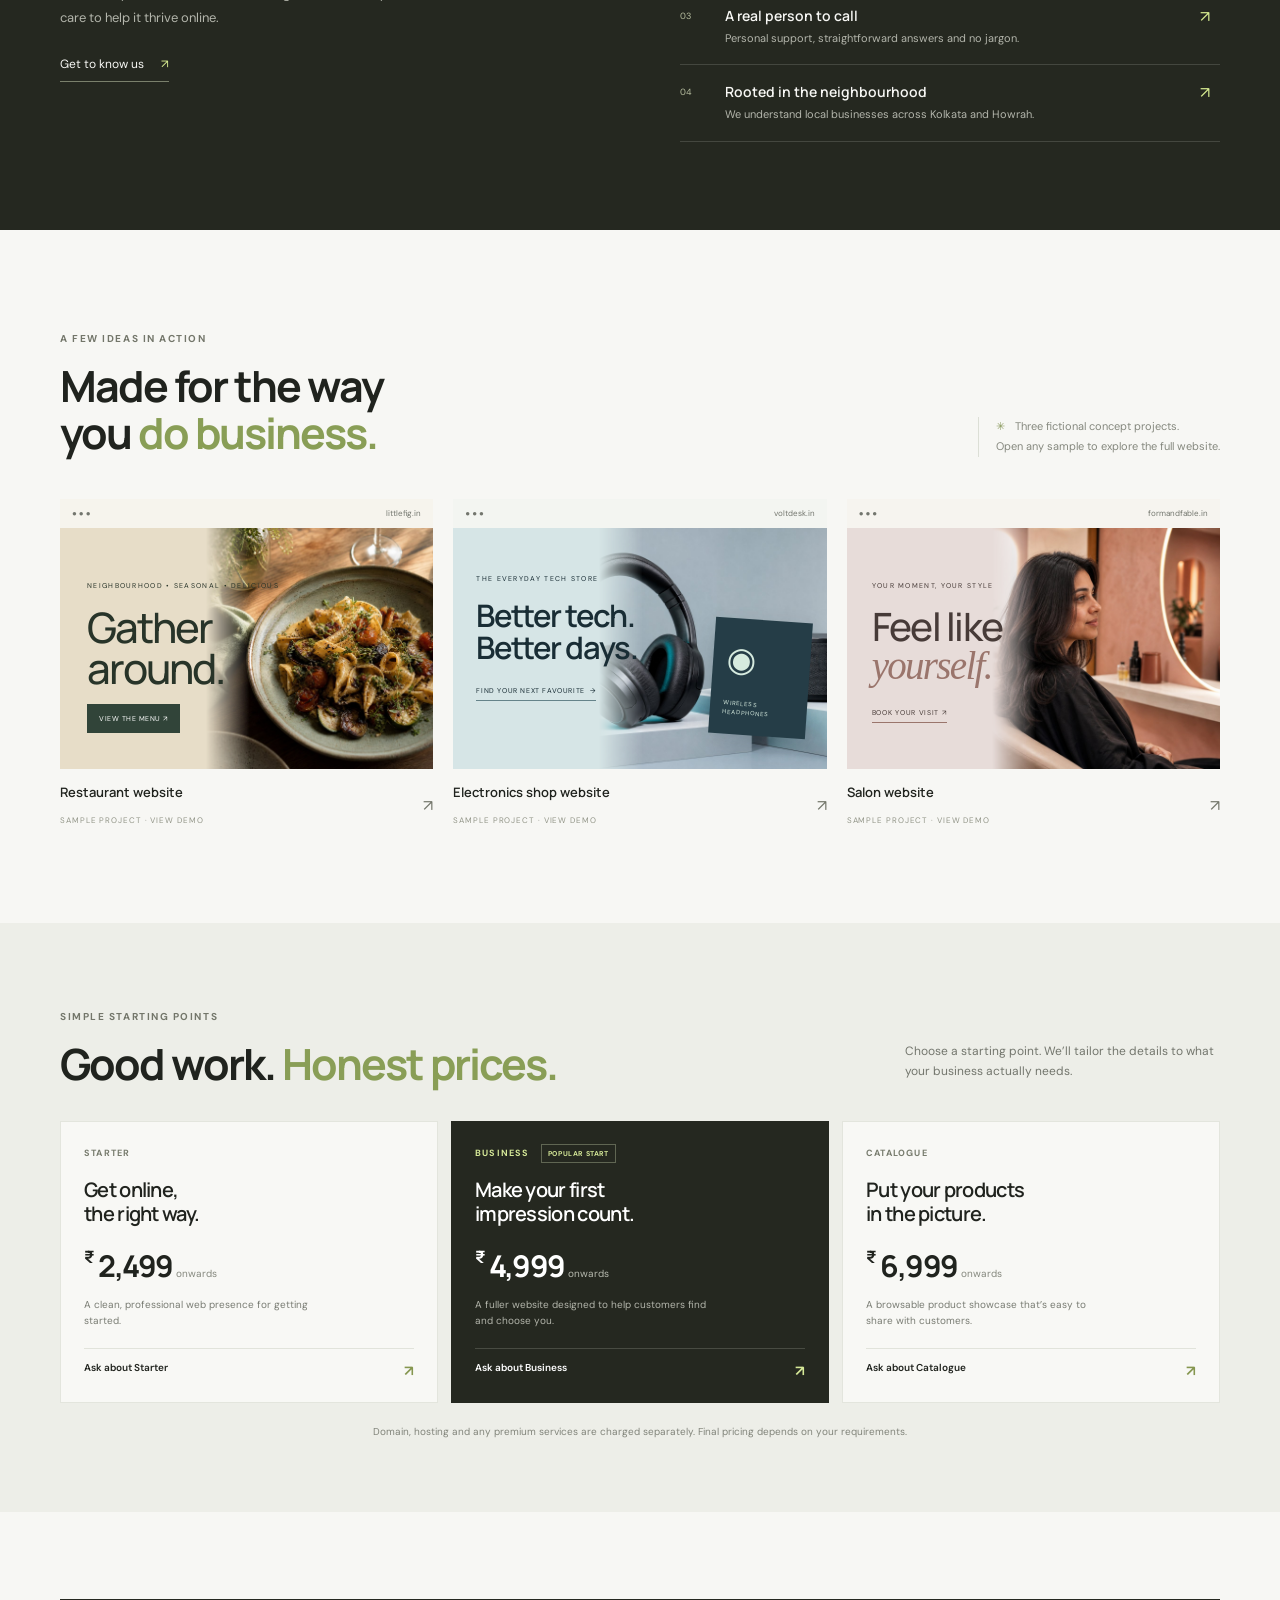
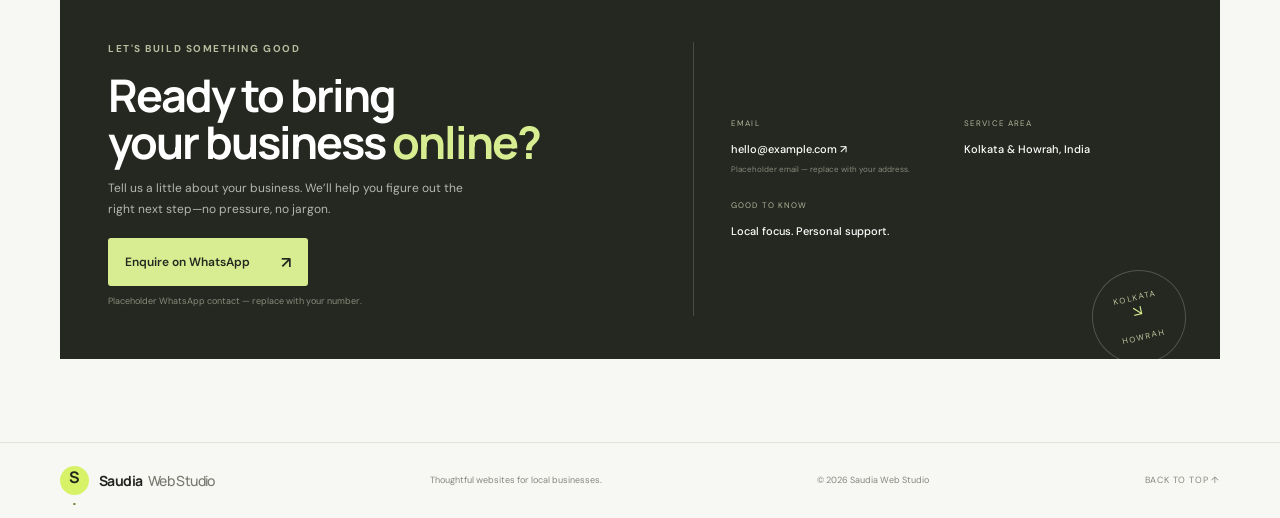
==== commit 5e3dba22: "Polish studio site with editorial portfolio styling Co-authored-by: arena-agent <297053741+arena-age" ====
--- a/index.html
+++ b/index.html
@@ -10,11 +10,11 @@
 <header class="header"><nav class="nav wrap" aria-label="Main navigation"><a class="brand" href="#home" aria-label="Saudia Web Studio home"><span class="brand-mark">S<span>.</span></span><span>Saudia<span class="brand-light"> Web Studio</span></span></a><button class="menu-toggle" aria-label="Open navigation" aria-expanded="false"><span></span><span></span></button><div class="nav-links"><a href="#services">Services</a><a href="#work">Our work</a><a href="#pricing">Pricing</a><a href="#contact">Contact</a><a class="nav-cta" href="#contact">Let's talk <span>↗</span></a></div></nav></header>
 <main>
 <section class="hero wrap" id="home"><div class="hero-copy"><div class="eyebrow"><i></i> DIGITAL PARTNER FOR LOCAL BUSINESS</div><h1>Your business<br>deserves to be <span>online.</span></h1><p class="hero-lead">We build affordable, professional websites for local businesses.</p><div class="hero-actions"><a class="button button-dark" href="#work">View our work <span>↘</span></a><a class="button button-line" href="#contact">Get a free consultation <span>↗</span></a></div><div class="hero-note"><span class="note-icon">✳</span><span>Made for Kolkata &amp; Howrah<br><strong>Built around your business.</strong></span></div></div>
-<div class="hero-art" aria-label="A preview of a stylish local business website"><div class="art-top"><span class="window-dots"><b></b><b></b><b></b></span><span>yourbusiness.in</span><span>↗</span></div><div class="mock-site"><div class="mock-nav"><strong>GOOD<span>FORK</span></strong><div>MENU&nbsp;&nbsp;&nbsp; OUR STORY&nbsp;&nbsp;&nbsp; VISIT US</div><span class="mock-reserve">BOOK A TABLE</span></div><div class="mock-body"><div class="mock-kicker">MADE WITH A LITTLE MORE SOUL</div><div class="mock-title">A good meal<br>brings us <em>together.</em></div><div class="mock-desc">Seasonal plates, local ingredients<br>and a seat waiting just for you.</div><div class="mock-link">EXPLORE OUR MENU&nbsp; ↗</div></div><div class="mock-bottom"><span>01 / 03</span><span>GOOD FOOD. GOOD COMPANY.</span></div></div><div class="art-caption"><span>YOUR NEXT WEBSITE</span><span>Thoughtfully made, from the first click.</span></div><div class="shape shape-one"></div><div class="shape shape-two"></div></div></section>
+<div class="hero-art"><img class="hero-photo" src="studio-hero.jpg" alt="A local shop owner preparing her boutique while a website is open on a laptop" width="1200" height="800" fetchpriority="high"><div class="hero-photo-top"><span>SAUDIA WEB STUDIO&nbsp; / &nbsp;KOLKATA</span><span>INDEPENDENT BY DESIGN</span></div><div class="hero-photo-note"><span class="photo-note-mark">✳</span><span>For the people<br>building something<br><em>of their own.</em></span></div><div class="hero-photo-caption"><span>YOUR NEXT WEBSITE</span><span>Thoughtfully made, from the first click.</span></div></div></section>
 <div class="trust-strip"><div class="wrap strip-inner"><span>SMALL BUSINESS, BIG PRESENCE</span><i></i><span>DESIGNED WITH PURPOSE</span><i></i><span>LOCAL, ALWAYS</span><i></i><span>NO COOKIE-CUTTER SITES</span></div></div>
 <section class="section wrap" id="services"><div class="section-head"><div><div class="eyebrow">WHAT WE DO</div><h2>Everything you need<br>to show up <span>online.</span></h2></div><p>From your first website to a catalogue customers can browse on their phone—we make digital feel simple.</p></div><div class="services-grid"><article class="service-card"><span class="service-number">01 / PRESENCE</span><div class="service-icon">⌘</div><h3>Business websites</h3><p>A polished home for your business, with the details customers need to choose you.</p><a href="#contact" aria-label="Ask about business websites">↗</a></article><article class="service-card"><span class="service-number">02 / PRODUCTS</span><div class="service-icon">▦</div><h3>Product catalogues</h3><p>Showcase your products in an easy-to-browse catalogue, ready to share anywhere.</p><a href="#contact" aria-label="Ask about product catalogues">↗</a></article><article class="service-card"><span class="service-number">03 / CONNECTION</span><div class="service-icon whatsapp-icon">◉</div><h3>WhatsApp integration</h3><p>Help customers reach you in one tap. Turn a site visit into a real conversation.</p><a href="#contact" aria-label="Ask about WhatsApp integration">↗</a></article><article class="service-card"><span class="service-number">04 / DISCOVERY</span><div class="service-icon">⌖</div><h3>Google Maps integration</h3><p>Make it effortless for nearby customers to find your shop, salon or restaurant.</p><a href="#contact" aria-label="Ask about Maps integration">↗</a></article></div></section>
 <section class="why"><div class="wrap why-layout"><div><div class="eyebrow">A BETTER KIND OF WEB PARTNER</div><h2>Good websites.<br><span>No big-agency fuss.</span></h2><p class="why-intro">You know your business best. We bring the craft, clarity and care to help it thrive online.</p><a class="text-link" href="#contact">Get to know us <span>↗</span></a></div><div class="why-list"><article><span>01</span><div><h3>Fair, upfront pricing</h3><p>Clear packages that make sense for a growing local business.</p></div><b>↗</b></article><article><span>02</span><div><h3>Made for every screen</h3><p>Easy to use on mobile, where your customers already are.</p></div><b>↗</b></article><article><span>03</span><div><h3>A real person to call</h3><p>Personal support, straightforward answers and no jargon.</p></div><b>↗</b></article><article><span>04</span><div><h3>Rooted in the neighbourhood</h3><p>We understand local businesses across Kolkata and Howrah.</p></div><b>↗</b></article></div></div></section>
-<section class="section wrap portfolio" id="work"><div class="section-head"><div><div class="eyebrow">A FEW IDEAS IN ACTION</div><h2>Made for the way<br>you <span>do business.</span></h2></div><div class="sample-note"><span>✳</span> Concept examples, not client work.<br>Every project starts with you.</div></div><div class="projects"><article class="project"><div class="project-visual restaurant"><img class="project-photo" src="demos/restaurant.jpg" alt="Restaurant concept food styling" loading="lazy" width="1000" height="700"><div class="project-browser"><span>● ● ●</span><span>littlefig.in</span></div><div class="restaurant-inner"><small>NEIGHBOURHOOD • SEASONAL • DELICIOUS</small><h3>Gather<br>around.</h3><span class="project-pill">VIEW THE MENU ↗</span></div><div class="plate">✳</div></div><div class="project-meta"><div><h3>Restaurant website</h3><span class="sample-label">SAMPLE PROJECT · VIEW DEMO</span></div><span class="project-arrow">↗</span></div><a class="project-hit" href="demos/restaurant.html" aria-label="View Restaurant website sample website"></a></article><article class="project"><div class="project-visual electronics"><img class="project-photo" src="demos/electronics.jpg" alt="Electronics product photography" loading="lazy" width="1000" height="700"><div class="project-browser"><span>● ● ●</span><span>voltdesk.in</span></div><div class="electronics-inner"><small>THE EVERYDAY TECH STORE</small><h3>Better tech.<br>Better days.</h3><div class="tech-card">◉<span>WIRELESS<br>HEADPHONES</span></div><span class="tech-link">FIND YOUR NEXT FAVOURITE&nbsp; →</span></div></div><div class="project-meta"><div><h3>Electronics shop website</h3><span class="sample-label">SAMPLE PROJECT · VIEW DEMO</span></div><span class="project-arrow">↗</span></div><a class="project-hit" href="demos/electronics.html" aria-label="View Electronics shop website sample website"></a></article><article class="project"><div class="project-visual salon"><img class="project-photo" src="demos/salon.jpg" alt="Salon editorial photography" loading="lazy" width="1000" height="700"><div class="project-browser"><span>● ● ●</span><span>formandfable.in</span></div><div class="salon-inner"><small>YOUR MOMENT, YOUR STYLE</small><h3>Feel like<br><em>yourself.</em></h3><span class="salon-cta">BOOK YOUR VISIT ↗</span></div><div class="salon-orb"></div></div><div class="project-meta"><div><h3>Salon website</h3><span class="sample-label">SAMPLE PROJECT · VIEW DEMO</span></div><span class="project-arrow">↗</span></div><a class="project-hit" href="demos/salon.html" aria-label="View Salon website sample website"></a></article></div></section>
+<section class="section wrap portfolio" id="work"><div class="section-head"><div><div class="eyebrow">A FEW IDEAS IN ACTION</div><h2>Made for the way<br>you <span>do business.</span></h2></div><div class="sample-note"><span>✳</span> Three fictional concept projects.<br>Open any sample to explore the full website.</div></div><div class="projects"><article class="project"><div class="project-visual restaurant"><img class="project-photo" src="demos/restaurant.jpg" alt="Restaurant concept food styling" loading="lazy" width="1000" height="700"><div class="project-browser"><span>● ● ●</span><span>littlefig.in</span></div><div class="restaurant-inner"><small>NEIGHBOURHOOD • SEASONAL • DELICIOUS</small><h3>Gather<br>around.</h3><span class="project-pill">VIEW THE MENU ↗</span></div><div class="plate">✳</div></div><div class="project-meta"><div><h3>Restaurant website</h3><span class="sample-label">SAMPLE PROJECT · VIEW DEMO</span></div><span class="project-arrow">↗</span></div><a class="project-hit" href="demos/restaurant.html" aria-label="View Restaurant website sample website"></a></article><article class="project"><div class="project-visual electronics"><img class="project-photo" src="demos/electronics.jpg" alt="Electronics product photography" loading="lazy" width="1000" height="700"><div class="project-browser"><span>● ● ●</span><span>voltdesk.in</span></div><div class="electronics-inner"><small>THE EVERYDAY TECH STORE</small><h3>Better tech.<br>Better days.</h3><div class="tech-card">◉<span>WIRELESS<br>HEADPHONES</span></div><span class="tech-link">FIND YOUR NEXT FAVOURITE&nbsp; →</span></div></div><div class="project-meta"><div><h3>Electronics shop website</h3><span class="sample-label">SAMPLE PROJECT · VIEW DEMO</span></div><span class="project-arrow">↗</span></div><a class="project-hit" href="demos/electronics.html" aria-label="View Electronics shop website sample website"></a></article><article class="project"><div class="project-visual salon"><img class="project-photo" src="demos/salon.jpg" alt="Salon editorial photography" loading="lazy" width="1000" height="700"><div class="project-browser"><span>● ● ●</span><span>formandfable.in</span></div><div class="salon-inner"><small>YOUR MOMENT, YOUR STYLE</small><h3>Feel like<br><em>yourself.</em></h3><span class="salon-cta">BOOK YOUR VISIT ↗</span></div><div class="salon-orb"></div></div><div class="project-meta"><div><h3>Salon website</h3><span class="sample-label">SAMPLE PROJECT · VIEW DEMO</span></div><span class="project-arrow">↗</span></div><a class="project-hit" href="demos/salon.html" aria-label="View Salon website sample website"></a></article></div></section>
 <section class="pricing" id="pricing"><div class="wrap"><div class="pricing-head"><div><div class="eyebrow">SIMPLE STARTING POINTS</div><h2>Good work. <span>Honest prices.</span></h2></div><p>Choose a starting point. We’ll tailor the details to what your business actually needs.</p></div><div class="pricing-grid"><article class="price-card"><div class="plan-name">STARTER</div><h3>Get online,<br>the right way.</h3><div class="price"><sup>₹</sup>2,499<span> onwards</span></div><p>A clean, professional web presence for getting started.</p><a class="price-link" href="#contact">Ask about Starter <span>↗</span></a></article><article class="price-card featured"><div class="plan-name">BUSINESS <span>POPULAR START</span></div><h3>Make your first<br>impression count.</h3><div class="price"><sup>₹</sup>4,999<span> onwards</span></div><p>A fuller website designed to help customers find and choose you.</p><a class="price-link" href="#contact">Ask about Business <span>↗</span></a></article><article class="price-card"><div class="plan-name">CATALOGUE</div><h3>Put your products<br>in the picture.</h3><div class="price"><sup>₹</sup>6,999<span> onwards</span></div><p>A browsable product showcase that’s easy to share with customers.</p><a class="price-link" href="#contact">Ask about Catalogue <span>↗</span></a></article></div><p class="price-disclaimer">Domain, hosting and any premium services are charged separately. Final pricing depends on your requirements.</p></div></section>
 <section class="contact wrap" id="contact"><div class="contact-card"><div class="contact-left"><div class="eyebrow">LET'S BUILD SOMETHING GOOD</div><h2>Ready to bring<br>your business <span>online?</span></h2><p>Tell us a little about your business. We’ll help you figure out the right next step—no pressure, no jargon.</p><a class="button button-light" href="https://wa.me/910000000000?text=Hi%20Saudia%20Web%20Studio%2C%20I%27m%20interested%20in%20a%20website." target="_blank" rel="noopener noreferrer">Enquire on WhatsApp <span>↗</span></a><small>Placeholder WhatsApp contact — replace with your number.</small></div><div class="contact-details"><div class="detail"><span>EMAIL</span><a href="mailto:hello@example.com">hello@example.com ↗</a><small>Placeholder email — replace with your address.</small></div><div class="detail"><span>SERVICE AREA</span><strong>Kolkata &amp; Howrah, India</strong></div><div class="detail"><span>GOOD TO KNOW</span><strong>Local focus. Personal support.</strong></div><div class="contact-stamp">KOLKATA<br><span>↘</span><br>HOWRAH</div></div></div></section>
 </main><footer class="footer"><div class="wrap footer-inner"><a class="brand" href="#home"><span class="brand-mark">S<span>.</span></span><span>Saudia<span class="brand-light"> Web Studio</span></span></a><span>Thoughtful websites for local businesses.</span><span>© <span id="year"></span> Saudia Web Studio</span><a href="#home" class="back-top">BACK TO TOP ↑</a></div></footer><script src="script.js"></script>
--- a/styles.css
+++ b/styles.css
@@ -4,3 +4,7 @@
 @media(prefers-reduced-motion:reduce){html{scroll-behavior:auto}*,*:before,*:after{transition:none!important}}
 .project{position:relative}.project-hit{position:absolute;inset:0;z-index:1}.project-hit:focus-visible{outline:3px solid #899e56;outline-offset:4px}.project{transition:transform .2s ease}.project:hover{transform:translateY(-3px)}
 .project-visual{isolation:isolate}.project-photo{position:absolute;right:0;top:29px;width:48%;height:calc(100% - 29px);object-fit:cover;z-index:0;mask-image:linear-gradient(90deg,transparent 0%,#000 24%)}.restaurant-inner,.electronics-inner,.salon-inner{z-index:1}.restaurant-inner{max-width:60%}.electronics-inner{position:relative;z-index:1}.tech-card{z-index:2}.salon-inner{max-width:60%}.plate,.salon-orb{display:none}
+/* Editorial polish: original studio photography and a more deliberate portfolio. */
+.hero-art{height:424px;padding:0;display:block;background:#d6ddc7;overflow:hidden;box-shadow:0 22px 50px #33351f12}.hero-art:before{display:none}.hero-photo{position:absolute;inset:0;width:100%;height:100%;object-fit:cover;object-position:58% center}.hero-photo-top{position:absolute;top:0;left:0;right:0;padding:17px 18px;display:flex;justify-content:space-between;color:white;font-size:8px;letter-spacing:1px;font-weight:700;background:linear-gradient(#17201970,transparent)}.hero-photo-note{position:absolute;left:20px;bottom:57px;background:#f6f5ed;padding:17px 20px 17px 17px;display:flex;align-items:flex-start;gap:12px;box-shadow:0 12px 28px #20241b29;font:600 17px/1.2 Manrope;letter-spacing:-.5px}.photo-note-mark{color:#83964d;font-size:18px}.hero-photo-note em{font-family:Georgia,serif;color:#85964f;font-weight:400}.hero-photo-caption{position:absolute;left:20px;right:20px;bottom:17px;display:flex;justify-content:space-between;color:#fff;text-shadow:0 1px 6px #0008;font-size:8px;letter-spacing:.5px}.hero-photo-caption span:first-child{font-weight:700;letter-spacing:1px}.project-photo{width:61%;mask-image:linear-gradient(90deg,transparent 0%,#000 19%);transition:transform .5s ease}.project:hover .project-photo{transform:scale(1.035)}.sample-note{max-width:310px}.project-meta{min-height:54px}.project-arrow{transition:transform .2s}.project:hover .project-arrow{transform:translate(3px,-3px)}
+@media(max-width:850px){.hero-art{height:365px}}
+@media(max-width:620px){.hero-art{height:300px;margin:0}.hero-photo{object-position:62% center}.hero-photo-note{left:12px;bottom:48px;padding:12px 14px;font-size:14px}.hero-photo-top{padding:12px;font-size:7px}.hero-photo-caption{left:12px;right:12px;bottom:12px;font-size:7px}.project-photo{width:58%}}
